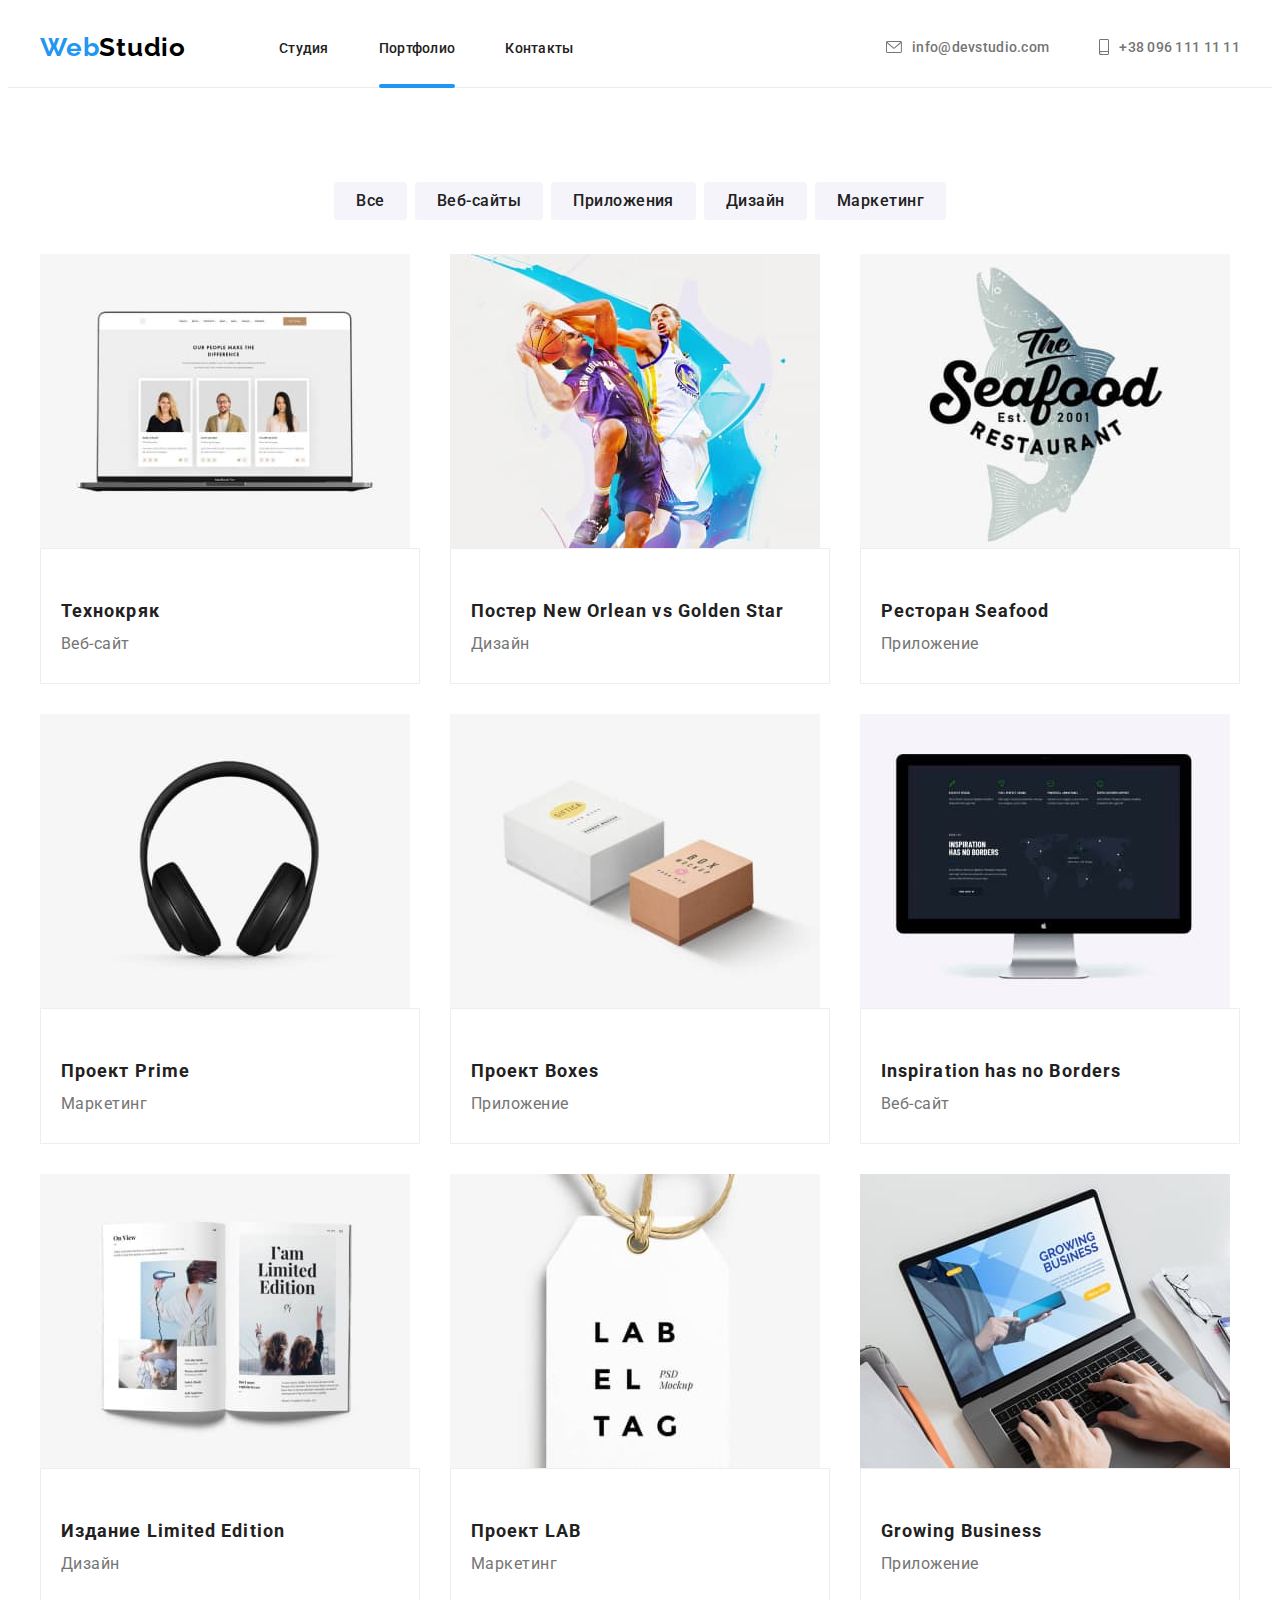
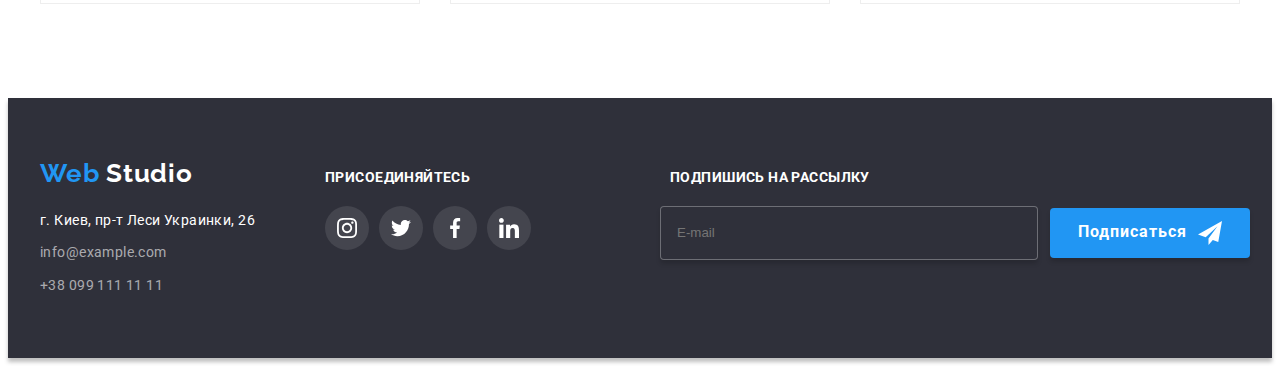
==== portfolio.html @ b0c91254 "ДЗ-8" ====
<!DOCTYPE html>
<html lang="ru">
  <head>
    <meta charset="UTF-8" />
    <meta http-equiv="X-UA-Compatible" content="IE=edge" />
    <meta name="viewport" content="width=device-width, initial-scale=1.0" />
    <title>Портфолио</title>
    <link rel="preconnect" href="https://fonts.gstatic.com" />
    <link
      href="https://fonts.googleapis.com/css2?family=Raleway:wght@700&family=Roboto:wght@400;500;700;900&display=swap"
      rel="stylesheet"
    />
    <link
      rel="stylesheet"
      href="https://cdnjs.cloudflare.com/ajax/libs/modern-normalize/1.0.0/modern-normalize.css"
      integrity="sha512-Zx6MlUMKSVJoQ+83OwhdILe8cSEsCzfqThJd7J/VA2UrK6Ctj85p+xzqfyuNXE5B1k25uUdmJ2OzItbBy9GHAQ=="
      crossorigin="anonymous"
    />
    <link rel="stylesheet" href="./css/portfolio.min.css" />
    <link
      rel="stylesheet"
      href="https://cdnjs.cloudflare.com/ajax/libs/animate.css/4.1.1/animate.min.css"
    />
  </head>
  <body>
    <header class="header">
      <div class="container header__container">
        <a class="logo logo_theme_light"
          ><span class="logo__logo-web">Web</span>Studio</a
        >
        <nav class="navigation">
          <ul class="menu-list list">
            <li class="menu-list__item">
              <a class="menu-list__link link" href="./index.html">Студия</a>
            </li>
            <li class="menu-list__item">
              <a class="menu-list__link linner link" href="./portfolio.html"
                >Портфолио</a
              >
            </li>
            <li class="menu-list__item">
              <a class="menu-list__link link" href="">Контакты</a>
            </li>
          </ul>
        </nav>
        <ul class="contact-list list">
          <li class="contact-list__item">
            <a class="contact-list__link link" href="mailto:info@example.com">
              <svg class="contact-list__icon" width="16px" height="12px">
                <use href="./images/sprite-too.svg#icon-envelope"></use>
              </svg>
              info@devstudio.com
            </a>
          </li>
          <li class="contact-list__item">
            <a class="contact-list__link link" href="tel:+380961111111">
              <svg class="contact-list__icon" width="10px" height="16px">
                <use href="./images/sprite-too.svg#icon-smartphone"></use>
              </svg>
              +38 096 111 11 11
            </a>
          </li>
        </ul>
      </div>
    </header>

    <main>
      <!-- Buttons -->
      <section class="filters">
        <div class="container">
          <h1 class="visually-hidden">Portfolio</h1>
          <h2 class="visually-hidden">Кнопки</h2>

          <ul class="filters-list list">
            <li class="filters-list__item">
              <button class="filters-list__btn" type="button">Все</button>
            </li>
            <li class="filters-list__item">
              <button class="filters-list__btn" type="button">Веб-сайты</button>
            </li>
            <li class="filters-list__item">
              <button class="filters-list__btn" type="button">
                Приложения
              </button>
            </li>
            <li class="filters-list__item">
              <button class="filters-list__btn" type="button">Дизайн</button>
            </li>
            <li class="filters-list__item">
              <button class="filters-list__btn" type="button">Маркетинг</button>
            </li>
          </ul>

          <!-- Cards-->
          <ul class="list cards-list">
            <li class="list cards-list__item">
              <a class="link cards-list__link" href="">
                <div class="cards-list__tumb">
                  <img
                    src="./images/img-portfolio/img(1).jpg"
                    alt="Технокряк"
                    height="294"
                  />

                  <div class="cards-list__hover">
                    <p class="cards-list__text">
                      Технокряк это современная площадка распространения
                      коронавируса. Компании используют эту платформу для
                      цифрового шпионажа и атак на защищённые сервера
                      конкурентов.
                    </p>
                  </div>
                </div>

                <div class="cards-content">
                  <h3 class="cards-content__title">Технокряк</h3>
                  <p class="cards-content__text">Веб-сайт</p>
                </div>
              </a>
            </li>
            <li class="cards-list__item">
              <a class="link cards-list__link" href="">
                <div class="cards-list__tumb">
                  <img
                    src="./images/img-portfolio/img(2).jpg"
                    alt="Постер"
                    height="294"
                  />
                  <div class="cards-list__hover">
                    <p class="cards-list__text">
                      Технокряк это современная площадка распространения
                      коронавируса. Компании используют эту платформу для
                      цифрового шпионажа и атак на защищённые сервера
                      конкурентов.
                    </p>
                  </div>
                </div>
                <div class="cards-content">
                  <h3 class="cards-content__title">
                    Постер New Orlean vs Golden Star
                  </h3>
                  <p class="cards-content__text">Дизайн</p>
                </div>
              </a>
            </li>
            <li class="cards-list__item">
              <a class="link cards-list__link" href="">
                <div class="cards-list__tumb">
                  <img
                    src="./images/img-portfolio/img(3).jpg"
                    alt="Ресторан"
                    height="294"
                  />
                  <div class="cards-list__hover">
                    <p class="cards-list__text">
                      Технокряк это современная площадка распространения
                      коронавируса. Компании используют эту платформу для
                      цифрового шпионажа и атак на защищённые сервера
                      конкурентов.
                    </p>
                  </div>
                </div>
                <div class="cards-content">
                  <h3 class="cards-content__title">Ресторан Seafood</h3>
                  <p class="cards-content__text">Приложение</p>
                </div>
              </a>
            </li>
            <li class="cards-list__item">
              <a class="link cards-list__link" href="">
                <div class="cards-list__tumb">
                  <img
                    src="./images/img-portfolio/img(4).jpg"
                    alt="Проект Prime"
                    height="294"
                  />
                  <div class="cards-list__hover">
                    <p class="cards-list__text">
                      Технокряк это современная площадка распространения
                      коронавируса. Компании используют эту платформу для
                      цифрового шпионажа и атак на защищённые сервера
                      конкурентов.
                    </p>
                  </div>
                </div>
                <div class="cards-content">
                  <h3 class="cards-content__title">Проект Prime</h3>
                  <p class="cards-content__text">Маркетинг</p>
                </div>
              </a>
            </li>
            <li class="cards-list__item">
              <a class="link cards-list__link" href="">
                <div class="cards-list__tumb">
                  <img
                    src="./images/img-portfolio/img(5).jpg"
                    alt="Проект Boxes"
                    height="294"
                  />
                  <div class="cards-list__hover">
                    <p class="cards-list__text">
                      Технокряк это современная площадка распространения
                      коронавируса. Компании используют эту платформу для
                      цифрового шпионажа и атак на защищённые сервера
                      конкурентов.
                    </p>
                  </div>
                </div>
                <div class="cards-content">
                  <h3 class="cards-content__title">Проект Boxes</h3>
                  <p class="cards-content__text">Приложение</p>
                </div>
              </a>
            </li>
            <li class="cards-list__item">
              <a class="link cards-list__link" href="">
                <div class="cards-list__tumb">
                  <img
                    src="./images/img-portfolio/img(6).jpg"
                    alt="Монитор"
                    height="294"
                  />
                  <div class="cards-list__hover">
                    <p class="cards-list__text">
                      Технокряк это современная площадка распространения
                      коронавируса. Компании используют эту платформу для
                      цифрового шпионажа и атак на защищённые сервера
                      конкурентов.
                    </p>
                  </div>
                </div>
                <div class="cards-content">
                  <h3 class="cards-content__title">
                    Inspiration has no Borders
                  </h3>
                  <p class="cards-content__text">Веб-сайт</p>
                </div>
              </a>
            </li>
            <li class="cards-list__item">
              <a class="link cards-list__link" href="">
                <div class="cards-list__tumb">
                  <img
                    src="./images/img-portfolio/img(7).jpg"
                    alt="Издание Limited
              Edition"
                    height="294"
                  />
                  <div class="cards-list__hover">
                    <p class="cards-list__text">
                      Технокряк это современная площадка распространения
                      коронавируса. Компании используют эту платформу для
                      цифрового шпионажа и атак на защищённые сервера
                      конкурентов.
                    </p>
                  </div>
                </div>
                <div class="cards-content">
                  <h3 class="cards-content__title">Издание Limited Edition</h3>
                  <p class="cards-content__text">Дизайн</p>
                </div>
              </a>
            </li>
            <li class="cards-list__item">
              <a class="link cards-list__link" href="">
                <div class="cards-list__tumb">
                  <img
                    src="./images/img-portfolio/img(8).jpg"
                    alt="Проект LAB"
                    height="294"
                  />
                  <div class="cards-list__hover">
                    <p class="cards-list__text">
                      Технокряк это современная площадка распространения
                      коронавируса. Компании используют эту платформу для
                      цифрового шпионажа и атак на защищённые сервера
                      конкурентов.
                    </p>
                  </div>
                </div>
                <div class="cards-content">
                  <h3 class="cards-content__title">Проект LAB</h3>
                  <p class="cards-content__text">Маркетинг</p>
                </div>
              </a>
            </li>
            <li class="cards-list__item">
              <a class="link cards-list__link" href="">
                <div class="cards-list__tumb">
                  <img
                    src="./images/img-portfolio/img(9).jpg"
                    alt="Печатает на ноуте"
                    height="294"
                  />

                  <div class="cards-list__hover">
                    <p class="cards-list__text">
                      Технокряк это современная площадка распространения
                      коронавируса. Компании используют эту платформу для
                      цифрового шпионажа и атак на защищённые сервера
                      конкурентов.
                    </p>
                  </div>
                </div>
                <div class="cards-content">
                  <h3 class="cards-content__title">Growing Business</h3>
                  <p class="cards-content__text">Приложение</p>
                </div>
              </a>
            </li>
          </ul>
        </div>
      </section>
    </main>

    <footer class="footer">
      <div class="container main-footer-box">
        <div class="footer-box">
          <address class="">
            <a class="logo logo_theme_dark">
              <span class="logo__logo-web">Web</span>
              Studio
            </a>
            <div class="address-item">
              <p class="address-item__city">г. Киев, пр-т Леси Украинки, 26</p>
              <ul class="contact-list-dark list">
                <li class="contact-list-dark__info">
                  <a
                    class="contact-list-dark__mail-tel link"
                    href="mailto:info@example.com"
                    >info@example.com</a
                  >
                </li>
                <li>
                  <a
                    class="contact-list-dark__mail-tel link"
                    href="tel:+380991111111"
                    >+38 099 111 11 11</a
                  >
                </li>
              </ul>
            </div>
          </address>
        </div>
        <div class="footer-box-social">
          <p class="footer-box-social__title">Присоединяйтесь</p>
          <ul class="social-list_theme-dark list">
            <li class="social-list__item">
              <a href="" class="social-dark__link link">
                <svg class="social-list__icon">
                  <use href="./images/sprite.svg#icon-instagram"></use>
                </svg>
              </a>
            </li>
            <li class="social-list__item">
              <a href="" class="social-dark__link link">
                <svg class="social-list__icon">
                  <use href="./images/sprite.svg#icon-twitter"></use>
                </svg>
              </a>
            </li>
            <li class="social-list__item">
              <a href="" class="social-dark__link link">
                <svg class="social-list__icon">
                  <use href="./images/sprite.svg#icon-facebook"></use>
                </svg>
              </a>
            </li>
            <li class="social-list__item">
              <a href="" class="social-dark__link link">
                <svg class="social-list__icon">
                  <use href="./images/sprite.svg#icon-linkedin"></use>
                </svg>
              </a>
            </li>
          </ul>
        </div>
        <div class="footer-form__container">
          <form name="footer-form" class="footer-form__email">
            <b class="footer-form__text">Подпишись на рассылку</b>
            <span class="footer-form__input">
              <label>
                <input
                  type="email"
                  name="email"
                  placeholder="E-mail"
                  class="footer-form__email-input"
                />
              </label>
              <button type="submit" class="footer-form__button">
                <span class="footer-button__text">Подписаться</span>
                <svg class="footer-button__icon">
                  <use href="./images/sprite-f.svg#icon-icon-send"></use>
                </svg>
              </button>
            </span>
          </form>
        </div>
      </div>
    </footer>
  </body>
</html>
---- css/portfolio.min.css ----
:root{--main-font: Roboto, sans-serif;--secondari-font: Raleway, sans-serif;--accent-color: #2196f3;--accent-text-color: #212121;--accent-too-color: #757575;--color-white: #ffffff;--background-footer: #2f303a;--card-set-gap: 30px;--functcii--transition: 250ms cubic-bezier(0.4, 0, 0.2, 1)}.visually-hidden{position:absolute;width:1px;height:1px;margin:-1px;border:0;padding:0;white-space:nowrap;clip-path:inset(100%);clip:rect(0 0 0 0);overflow:hidden}body{font-family:var(--main-font)}.link{text-decoration:none}.list{list-style:none}.address{font-style:normal}button{font-family:inherit}h1,h2,h3,h4,h5,h6,p{margin:0}ul,ol{margin:0;padding:0}img{display:block;max-width:100%}.container{margin-left:auto;margin-right:auto;width:1200px;padding-left:15px;padding-right:15px}.main-footer-box{display:flex;align-items:baseline}.logo{font-size:26px;line-height:1.19;letter-spacing:.03em;font-family:var(--secondari-font);font-weight:700;font-style:normal}.logo_theme_light{color:#000000;margin-right:93px}.logo_theme_dark{color:var(--color-white);display:block;margin-bottom:20px}.logo__logo-web{color:var(--accent-color)}.header__container{display:flex;align-items:center}.components-title{font-size:36px;line-height:1.16;letter-spacing:.03em;font-weight:700;text-align:center;color:var(--accent-text-color);margin-bottom:50px}.address-item__city{font-size:14px;line-height:1.71;letter-spacing:.03em;color:var(--color-white);margin-bottom:9px}.contact-list-dark__info:not(:last-child){margin-bottom:9px}.contact-list-dark__mail-tel{font-size:14px;line-height:1.71;letter-spacing:.03em;color:rgba(255,255,255,0.6);background:var(--background-footer)}.address-item{font-style:normal}.address-item:not(:last-child){margin-bottom:9px}.social-list__icon{width:20px;height:20px;fill:currentColor;transition:--functcii--transition}.social-list__link:hover .social-list__icon,.social-list__link:focus .social-list__icon{color:var(--color-white)}.social-list{display:flex;align-items:center;justify-content:space-between}.social-list_theme-dark{display:flex;align-items:center;justify-content:space-between;margin-top:20px;width:206px;height:44px}.social-list__link{display:flex;align-items:center;justify-content:center;width:44px;height:44px;border-radius:50%;color:#afb1b8;transition:--functcii--transition}.social-list__link:hover,.social-list__link:focus{background-color:var(--accent-color);color:var(--accent-color)}.social-dark__link{display:flex;align-items:center;justify-content:center;width:44px;height:44px;border-radius:50%;color:var(--color-white);background-color:rgba(255,255,255,0.1);transition:--functcii--transition}.social-dark__link:hover,.social-dark__link:focus{background-color:var(--accent-color);color:var(--color-white)}.footer-form__container{display:flex;flex-direction:column;width:570px;margin-left:auto}.footer-form__button{display:flex;align-items:center;justify-content:space-between;min-width:200px;height:50px;margin-left:12px;padding:10px 28px;background:var(--accent-color);box-shadow:0px 4px 4px rgba(0,0,0,0.15);border-radius:4px;cursor:pointer;border:0}.footer-button__text{font-size:16px;line-height:1.88;letter-spacing:.06em;font-weight:700;display:flex;align-items:center;text-align:center;color:var(--color-white)}.footer-form__input{display:flex;align-items:center;justify-content:center}.footer-form__text{font-size:14px;line-height:1.14;letter-spacing:.03em;display:block;text-transform:uppercase;color:var(--color-white);margin-bottom:20px}.footer-form__email-input{height:50px;min-width:358px;padding-left:16px;border:1px solid rgba(255,255,255,0.3);box-shadow:0px 4px 4px rgba(0,0,0,0.15);border-radius:4px;background:var(--background-footer);color:var(--color-white)}.footer-form__email-input:focus{border-color:var(--accent-color);outline:none}.footer-button__icon{width:24px;height:24px}.header{display:flex;align-items:center;justify-content:space-between;padding-top:24px;padding-bottom:24px;border-bottom:1px solid #ececec}.contact-list{display:flex;margin-left:auto;align-items:center}.contact-list__link{display:flex;align-items:center;justify-content:center;font-size:14px;line-height:1.1;letter-spacing:.02em;font-weight:500;color:var(--accent-too-color);transition:var(--functcii--transition)}.contact-list__link:hover,.contact-list__link:focus{color:var(--accent-color);transition:var(--functcii--transition)}.contact-list__item{display:block}.contact-list__item:not(:last-child){margin-right:50px}.contact-list__icon{justify-content:center;align-items:center;margin-right:10px;fill:currentColor}.menu-list{display:flex;align-items:center;justify-content:center;margin-left:auto}.menu-list__link{font-size:14px;line-height:1.14;letter-spacing:.02em;font-weight:500;color:var(--accent-text-color);position:relative;transition:var(--functcii--transition)}.menu-list__link:hover,.menu-list__link:focus{background-color:var(--color-white);color:var(--accent-color);transition:var(--functcii--transition)}.menu-list__item:not(:last-child){margin-right:50px}.linner::after{content:"";position:absolute;left:0;bottom:0;display:block;width:100%;height:4px;background-color:var(--accent-color);margin-bottom:-32px;border-radius:2px}.filters-list__btn{font-size:16px;line-height:1.62;letter-spacing:.03em;padding:6px 22px;display:inline-block;min-width:73px;font-weight:500;text-align:center;color:var(--accent-text-color);background-color:#f5f4fa;cursor:pointer;border:0px;border-radius:4px;transition:var(--functcii--transition)}.filters-list__btn:hover,.filters-list__btn:focus{background-color:var(--accent-color);color:var(--color-white);box-shadow:0px 3px 1px rgba(0,0,0,0.1),0px 1px 2px rgba(0,0,0,0.08),0px 2px 2px rgba(0,0,0,0.12);transition:color 250ms cubic-bezier(0.4, 0, 0.2, 1),background-color 250ms cubic-bezier(0.4, 0, 0.2, 1),box-shadow 250ms cubic-bezier(0.4, 0, 0.2, 1)}.filters-list{display:flex;align-items:center;justify-content:center;margin-bottom:34px}.filters-list__item{cursor:pointer;background:#f5f4fa;border-radius:4px}.filters-list__item:not(:last-child){margin-right:8px}.cards-list{padding:0;margin:0;list-style:none;display:flex;flex-wrap:wrap;margin-left:calc(-1 * var(--card-set-gap));margin-top:calc(-1 * var(--card-set-gap));overflow:hidden}.cards-list__item{transition:transform 250ms cubic-bezier(0.4, 0, 0.2, 1),background-color 250ms cubic-bezier(0.4, 0, 0.2, 1),box-shadow 500ms cubic-bezier(0.4, 0, 0.2, 1)}.cards-list__item:hover,.cards-list__item:focus{box-shadow:0px 1px 1px rgba(0,0,0,0.12),0px 4px 4px rgba(0,0,0,0.06),1px 4px 6px rgba(0,0,0,0.16)}.cards-list>.cards-list__item{flex-basis:calc(100% / 3 - var(--card-set-gap));margin-left:var(--card-set-gap);margin-top:var(--card-set-gap)}.cards-list__link{transition:transform 250ms cubic-bezier(0.4, 0, 0.2, 1),background-color 250ms cubic-bezier(0.4, 0, 0.2, 1),box-shadow 250ms cubic-bezier(0.4, 0, 0.2, 1)}.cards-list__link:hover,.cards-list__link:focus{transition:transform 250ms cubic-bezier(0.4, 0, 0.2, 1),background-color 250ms cubic-bezier(0.4, 0, 0.2, 1),box-shadow 250ms cubic-bezier(0.4, 0, 0.2, 1)}.cards-list__hover{position:absolute;top:0;left:0;height:100%;padding:63px 24px;background:rgba(33,150,243,0.9);transform:translateY(100%);transition:transform 250ms cubic-bezier(0.4, 0, 0.2, 1)}.cards-list__link:hover .cards-list__hover,.cards-list__link:focus .cards-list__hover{transform:translateY(0%);box-shadow:0px 1px 1px rgba(0,0,0,0.12),0px 4px 4px rgba(0,0,0,0.06),1px 4px 6px rgba(0,0,0,0.16);transition:transform 250ms cubic-bezier(0.4, 0, 0.2, 1),background-color 250ms cubic-bezier(0.4, 0, 0.2, 1),box-shadow 250ms cubic-bezier(0.4, 0, 0.2, 1)}.cards-list__tumb{position:relative;overflow:hidden}.cards-list__text{font-size:18px;line-height:1.5;letter-spacing:.03em;color:var(--color-white)}.filters{margin-bottom:94px;margin-top:94px}.cards-content__title{font-size:18px;line-height:2;letter-spacing:.06em;font-weight:700;color:var(--accent-text-color);margin-top:20px}.cards-content__text{font-size:16px;line-height:1.87;letter-spacing:.03em;color:var(--accent-too-color)}.cards-content{padding:24px 20px;border:1px solid #eeeeee;transition:transform 250ms cubic-bezier(0.4, 0, 0.2, 1),box-shadow 250ms cubic-bezier(0.4, 0, 0.2, 1)}.footer-box{display:flex;flex-direction:column}.footer-box-social{display:flex;flex-direction:column;width:206px;margin-left:70px}.footer{background:var(--background-footer);box-shadow:0px 4px 4px rgba(0,0,0,0.25);padding-top:60px;padding-bottom:60px}.footer-box-social__title{font-size:14px;line-height:1.14;letter-spacing:.03em;font-weight:700;text-transform:uppercase;color:var(--color-white)}
/*# sourceMappingURL=portfolio.min.css.map */
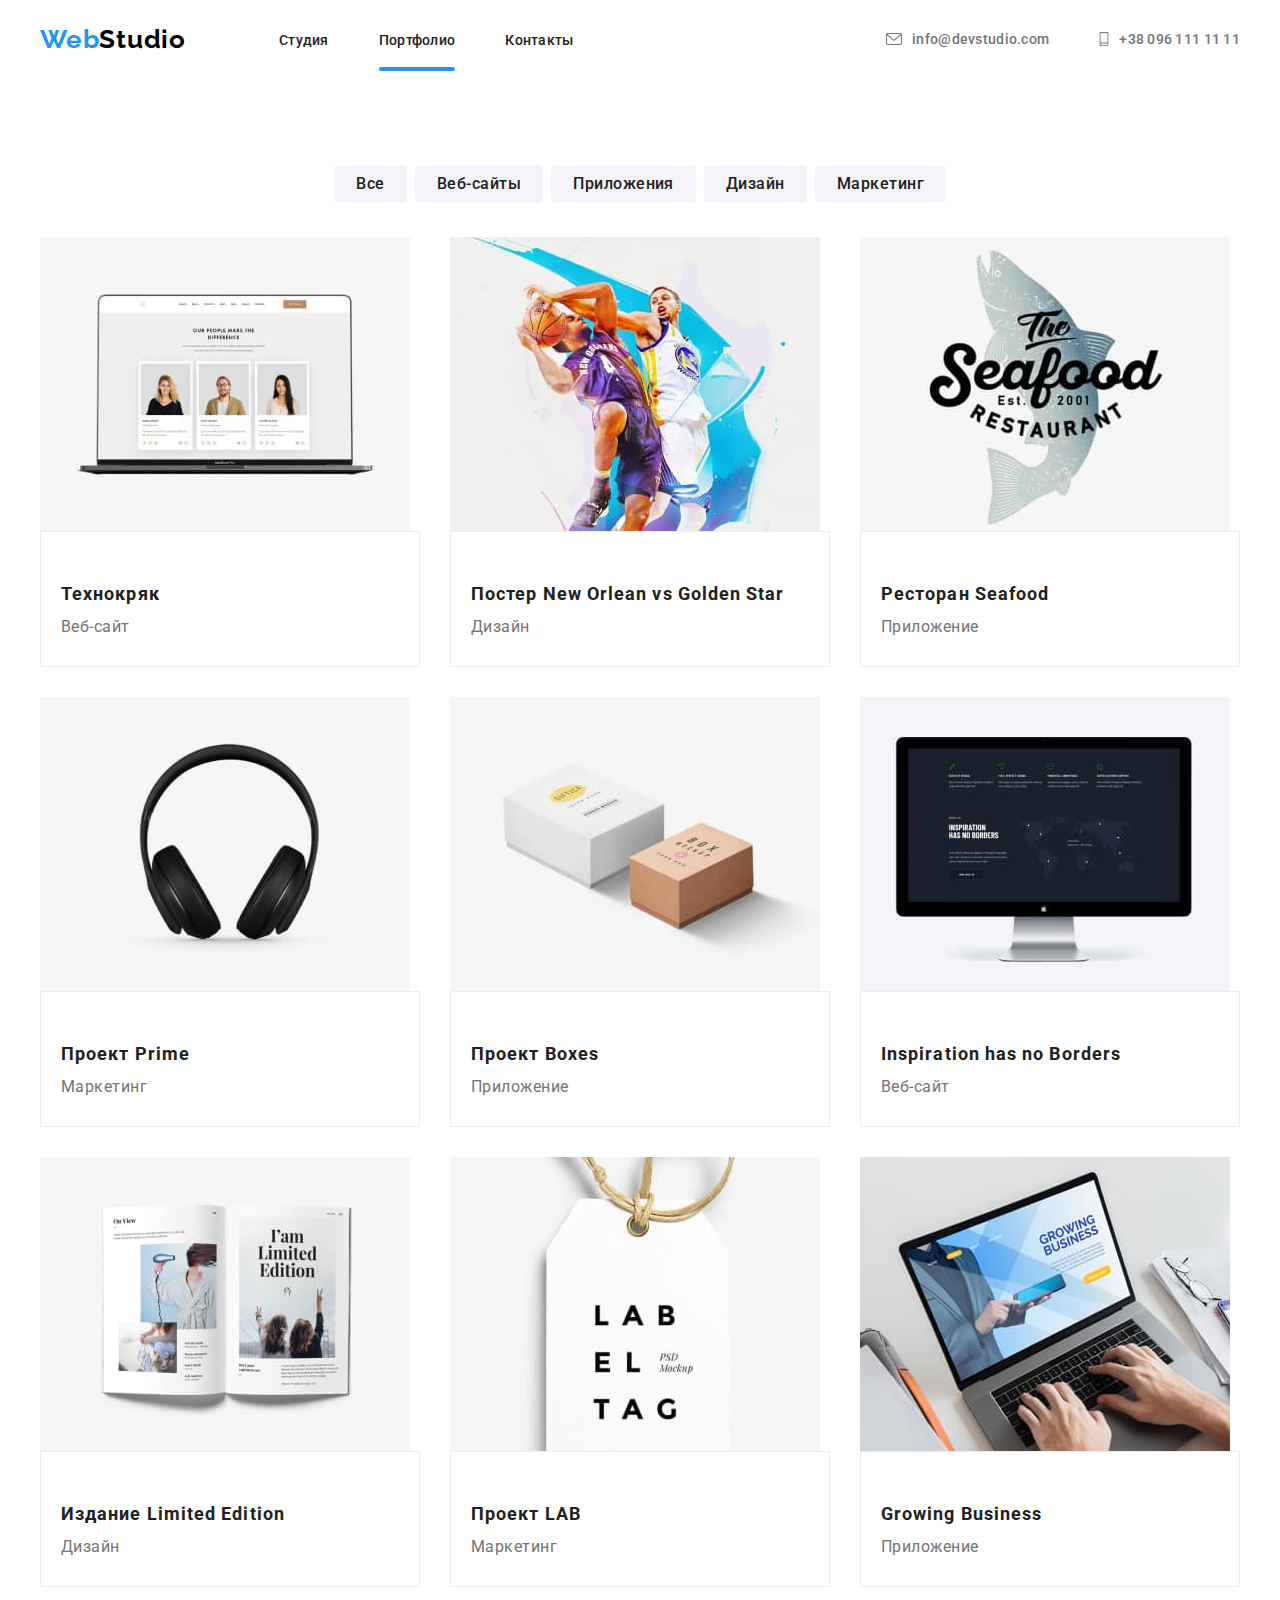
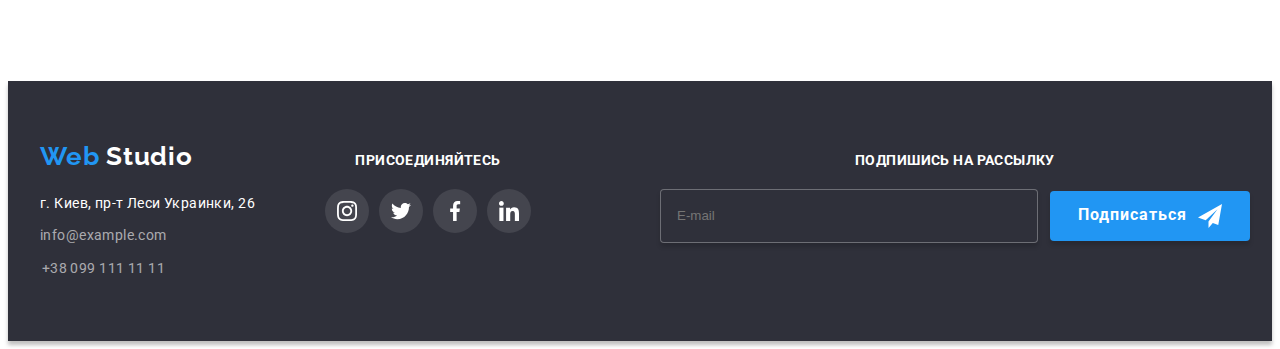
==== commit 89377c8d: "Завершение Футера" ====
--- a/portfolio.html
+++ b/portfolio.html
@@ -46,19 +46,75 @@
         <ul class="contact-list list">
           <li class="contact-list__item">
             <a class="contact-list__link link" href="mailto:info@example.com">
-              <svg class="contact-list__icon" width="16px" height="12px">
+              <svg class="contact-list__icon-mail" width="16px" height="12px">
                 <use href="./images/sprite-too.svg#icon-envelope"></use>
               </svg>
               info@devstudio.com
             </a>
           </li>
-          <li class="contact-list__item">
+          <li class="contact-list__item_tel">
             <a class="contact-list__link link" href="tel:+380961111111">
-              <svg class="contact-list__icon" width="10px" height="16px">
+              <svg class="contact-list__icon-tel" width="10px" height="16px">
                 <use href="./images/sprite-too.svg#icon-smartphone"></use>
               </svg>
               +38 096 111 11 11
             </a>
+          </li>
+        </ul>
+        <button type="button" class="burger-btn" data-menu-button>
+          <svg class="burger__icon">
+            <use href="./images/sprite-too.svg#icon-menu"></use>
+          </svg>
+        </button>
+      </div>
+      <div class="mobile-menu" data-menu>
+        <button type="button" class="mobile-menu__close" data-menu-close>
+          <svg class="mobile-menu__icon">
+            <use href="./images/sprite-x.svg#icon-close"></use>
+          </svg>
+        </button>
+        <ul class="mobile-menu__list list">
+          <li class="mobile-menu__item">
+            <a href="" class="mobile-menu__link link" href="./index.html"
+              >Студия</a
+            >
+          </li>
+          <li class="mobile-menu__item">
+            <a
+              href=""
+              class="mobile-menu__link linner link"
+              href="./portfolio.html"
+              >Портфолио</a
+            >
+          </li>
+          <li class="mobile-menu__item">
+            <a href="" class="mobile-menu__link link">Контакты</a>
+          </li>
+        </ul>
+        <ul class="list mobile-menu__contact-list">
+          <li class="mobile-menu__contact-item">
+            <a href="tel:+380961111111" class="mobile-menu__tel link"
+              >+38 096 111 11 11
+            </a>
+          </li>
+          <li class="mobile-menu__contact-item">
+            <a href="mailto:info@example.com" class="mobile-menu__email link"
+              >info@example.com"
+            </a>
+          </li>
+        </ul>
+        <ul class="list mobile-menu__social-list">
+          <li class="mobile-menu__social-item">
+            <a href="" class="mobile-menu__social-link link">Instagram</a>
+          </li>
+          <li class="mobile-menu__social-item">
+            <a href="" class="mobile-menu__social-link link">Twitter</a>
+          </li>
+          <li class="mobile-menu__social-item">
+            <a href="" class="mobile-menu__social-link link">Facebook</a>
+          </li>
+          <li class="mobile-menu__social-item">
+            <a href="" class="mobile-menu__social-link link">LinkedIn</a>
           </li>
         </ul>
       </div>
@@ -398,5 +454,6 @@
         </div>
       </div>
     </footer>
+    <script src="./js/modal.js"></script>
   </body>
 </html>
--- a/css/portfolio.min.css
+++ b/css/portfolio.min.css
@@ -1,2 +1,2 @@
-:root{--main-font: Roboto, sans-serif;--secondari-font: Raleway, sans-serif;--accent-color: #2196f3;--accent-text-color: #212121;--accent-too-color: #757575;--color-white: #ffffff;--background-footer: #2f303a;--card-set-gap: 30px;--functcii--transition: 250ms cubic-bezier(0.4, 0, 0.2, 1)}.visually-hidden{position:absolute;width:1px;height:1px;margin:-1px;border:0;padding:0;white-space:nowrap;clip-path:inset(100%);clip:rect(0 0 0 0);overflow:hidden}body{font-family:var(--main-font)}.link{text-decoration:none}.list{list-style:none}.address{font-style:normal}button{font-family:inherit}h1,h2,h3,h4,h5,h6,p{margin:0}ul,ol{margin:0;padding:0}img{display:block;max-width:100%}.container{margin-left:auto;margin-right:auto;width:1200px;padding-left:15px;padding-right:15px}.main-footer-box{display:flex;align-items:baseline}.logo{font-size:26px;line-height:1.19;letter-spacing:.03em;font-family:var(--secondari-font);font-weight:700;font-style:normal}.logo_theme_light{color:#000000;margin-right:93px}.logo_theme_dark{color:var(--color-white);display:block;margin-bottom:20px}.logo__logo-web{color:var(--accent-color)}.header__container{display:flex;align-items:center}.components-title{font-size:36px;line-height:1.16;letter-spacing:.03em;font-weight:700;text-align:center;color:var(--accent-text-color);margin-bottom:50px}.address-item__city{font-size:14px;line-height:1.71;letter-spacing:.03em;color:var(--color-white);margin-bottom:9px}.contact-list-dark__info:not(:last-child){margin-bottom:9px}.contact-list-dark__mail-tel{font-size:14px;line-height:1.71;letter-spacing:.03em;color:rgba(255,255,255,0.6);background:var(--background-footer)}.address-item{font-style:normal}.address-item:not(:last-child){margin-bottom:9px}.social-list__icon{width:20px;height:20px;fill:currentColor;transition:--functcii--transition}.social-list__link:hover .social-list__icon,.social-list__link:focus .social-list__icon{color:var(--color-white)}.social-list{display:flex;align-items:center;justify-content:space-between}.social-list_theme-dark{display:flex;align-items:center;justify-content:space-between;margin-top:20px;width:206px;height:44px}.social-list__link{display:flex;align-items:center;justify-content:center;width:44px;height:44px;border-radius:50%;color:#afb1b8;transition:--functcii--transition}.social-list__link:hover,.social-list__link:focus{background-color:var(--accent-color);color:var(--accent-color)}.social-dark__link{display:flex;align-items:center;justify-content:center;width:44px;height:44px;border-radius:50%;color:var(--color-white);background-color:rgba(255,255,255,0.1);transition:--functcii--transition}.social-dark__link:hover,.social-dark__link:focus{background-color:var(--accent-color);color:var(--color-white)}.footer-form__container{display:flex;flex-direction:column;width:570px;margin-left:auto}.footer-form__button{display:flex;align-items:center;justify-content:space-between;min-width:200px;height:50px;margin-left:12px;padding:10px 28px;background:var(--accent-color);box-shadow:0px 4px 4px rgba(0,0,0,0.15);border-radius:4px;cursor:pointer;border:0}.footer-button__text{font-size:16px;line-height:1.88;letter-spacing:.06em;font-weight:700;display:flex;align-items:center;text-align:center;color:var(--color-white)}.footer-form__input{display:flex;align-items:center;justify-content:center}.footer-form__text{font-size:14px;line-height:1.14;letter-spacing:.03em;display:block;text-transform:uppercase;color:var(--color-white);margin-bottom:20px}.footer-form__email-input{height:50px;min-width:358px;padding-left:16px;border:1px solid rgba(255,255,255,0.3);box-shadow:0px 4px 4px rgba(0,0,0,0.15);border-radius:4px;background:var(--background-footer);color:var(--color-white)}.footer-form__email-input:focus{border-color:var(--accent-color);outline:none}.footer-button__icon{width:24px;height:24px}.header{display:flex;align-items:center;justify-content:space-between;padding-top:24px;padding-bottom:24px;border-bottom:1px solid #ececec}.contact-list{display:flex;margin-left:auto;align-items:center}.contact-list__link{display:flex;align-items:center;justify-content:center;font-size:14px;line-height:1.1;letter-spacing:.02em;font-weight:500;color:var(--accent-too-color);transition:var(--functcii--transition)}.contact-list__link:hover,.contact-list__link:focus{color:var(--accent-color);transition:var(--functcii--transition)}.contact-list__item{display:block}.contact-list__item:not(:last-child){margin-right:50px}.contact-list__icon{justify-content:center;align-items:center;margin-right:10px;fill:currentColor}.menu-list{display:flex;align-items:center;justify-content:center;margin-left:auto}.menu-list__link{font-size:14px;line-height:1.14;letter-spacing:.02em;font-weight:500;color:var(--accent-text-color);position:relative;transition:var(--functcii--transition)}.menu-list__link:hover,.menu-list__link:focus{background-color:var(--color-white);color:var(--accent-color);transition:var(--functcii--transition)}.menu-list__item:not(:last-child){margin-right:50px}.linner::after{content:"";position:absolute;left:0;bottom:0;display:block;width:100%;height:4px;background-color:var(--accent-color);margin-bottom:-32px;border-radius:2px}.filters-list__btn{font-size:16px;line-height:1.62;letter-spacing:.03em;padding:6px 22px;display:inline-block;min-width:73px;font-weight:500;text-align:center;color:var(--accent-text-color);background-color:#f5f4fa;cursor:pointer;border:0px;border-radius:4px;transition:var(--functcii--transition)}.filters-list__btn:hover,.filters-list__btn:focus{background-color:var(--accent-color);color:var(--color-white);box-shadow:0px 3px 1px rgba(0,0,0,0.1),0px 1px 2px rgba(0,0,0,0.08),0px 2px 2px rgba(0,0,0,0.12);transition:color 250ms cubic-bezier(0.4, 0, 0.2, 1),background-color 250ms cubic-bezier(0.4, 0, 0.2, 1),box-shadow 250ms cubic-bezier(0.4, 0, 0.2, 1)}.filters-list{display:flex;align-items:center;justify-content:center;margin-bottom:34px}.filters-list__item{cursor:pointer;background:#f5f4fa;border-radius:4px}.filters-list__item:not(:last-child){margin-right:8px}.cards-list{padding:0;margin:0;list-style:none;display:flex;flex-wrap:wrap;margin-left:calc(-1 * var(--card-set-gap));margin-top:calc(-1 * var(--card-set-gap));overflow:hidden}.cards-list__item{transition:transform 250ms cubic-bezier(0.4, 0, 0.2, 1),background-color 250ms cubic-bezier(0.4, 0, 0.2, 1),box-shadow 500ms cubic-bezier(0.4, 0, 0.2, 1)}.cards-list__item:hover,.cards-list__item:focus{box-shadow:0px 1px 1px rgba(0,0,0,0.12),0px 4px 4px rgba(0,0,0,0.06),1px 4px 6px rgba(0,0,0,0.16)}.cards-list>.cards-list__item{flex-basis:calc(100% / 3 - var(--card-set-gap));margin-left:var(--card-set-gap);margin-top:var(--card-set-gap)}.cards-list__link{transition:transform 250ms cubic-bezier(0.4, 0, 0.2, 1),background-color 250ms cubic-bezier(0.4, 0, 0.2, 1),box-shadow 250ms cubic-bezier(0.4, 0, 0.2, 1)}.cards-list__link:hover,.cards-list__link:focus{transition:transform 250ms cubic-bezier(0.4, 0, 0.2, 1),background-color 250ms cubic-bezier(0.4, 0, 0.2, 1),box-shadow 250ms cubic-bezier(0.4, 0, 0.2, 1)}.cards-list__hover{position:absolute;top:0;left:0;height:100%;padding:63px 24px;background:rgba(33,150,243,0.9);transform:translateY(100%);transition:transform 250ms cubic-bezier(0.4, 0, 0.2, 1)}.cards-list__link:hover .cards-list__hover,.cards-list__link:focus .cards-list__hover{transform:translateY(0%);box-shadow:0px 1px 1px rgba(0,0,0,0.12),0px 4px 4px rgba(0,0,0,0.06),1px 4px 6px rgba(0,0,0,0.16);transition:transform 250ms cubic-bezier(0.4, 0, 0.2, 1),background-color 250ms cubic-bezier(0.4, 0, 0.2, 1),box-shadow 250ms cubic-bezier(0.4, 0, 0.2, 1)}.cards-list__tumb{position:relative;overflow:hidden}.cards-list__text{font-size:18px;line-height:1.5;letter-spacing:.03em;color:var(--color-white)}.filters{margin-bottom:94px;margin-top:94px}.cards-content__title{font-size:18px;line-height:2;letter-spacing:.06em;font-weight:700;color:var(--accent-text-color);margin-top:20px}.cards-content__text{font-size:16px;line-height:1.87;letter-spacing:.03em;color:var(--accent-too-color)}.cards-content{padding:24px 20px;border:1px solid #eeeeee;transition:transform 250ms cubic-bezier(0.4, 0, 0.2, 1),box-shadow 250ms cubic-bezier(0.4, 0, 0.2, 1)}.footer-box{display:flex;flex-direction:column}.footer-box-social{display:flex;flex-direction:column;width:206px;margin-left:70px}.footer{background:var(--background-footer);box-shadow:0px 4px 4px rgba(0,0,0,0.25);padding-top:60px;padding-bottom:60px}.footer-box-social__title{font-size:14px;line-height:1.14;letter-spacing:.03em;font-weight:700;text-transform:uppercase;color:var(--color-white)}
+:root{--main-font: Roboto, sans-serif;--secondari-font: Raleway, sans-serif;--accent-color: #2196f3;--accent-text-color: #212121;--accent-too-color: #757575;--color-white: #ffffff;--background-footer: #2f303a;--card-set-gap: 30px;--functcii--transition: 250ms cubic-bezier(0.4, 0, 0.2, 1)}.visually-hidden{position:absolute;width:1px;height:1px;margin:-1px;border:0;padding:0;white-space:nowrap;clip-path:inset(100%);clip:rect(0 0 0 0);overflow:hidden}body{font-family:var(--main-font)}.link{text-decoration:none}.list{list-style:none}.address{font-style:normal}button{font-family:inherit}h1,h2,h3,h4,h5,h6,p{margin:0}ul,ol{margin:0;padding:0}img{display:block;max-width:100%}.container{padding-left:15px;padding-right:15px}.header .container{display:flex;justify-content:space-between;align-items:center}@media screen and (min-width: 480px){.container{width:480px;margin:0 auto}}@media screen and (min-width: 768px){.container{width:768px}}@media screen and (min-width: 1200px){.container{width:1200px}}.logo{font-size:24px;line-height:1.16;letter-spacing:.03em;font-family:var(--secondari-font);font-weight:700;font-style:normal;display:block}.logo_theme_light{color:#000000;padding-top:16px;padding-bottom:16px}.logo_theme_dark{color:var(--color-white);display:block}.logo__logo-web{color:var(--accent-color)}.linner{color:var(--accent-color)}.address-item__city{font-size:14px;line-height:1.71;letter-spacing:.03em;color:var(--color-white);margin-bottom:9px}.contact-list-dark__info:not(:last-child){margin-bottom:9px}.contact-list-dark__mail-tel{font-size:14px;line-height:1.71;letter-spacing:.03em;color:rgba(255,255,255,0.6);background:var(--background-footer)}.address-item{font-style:normal}.address-item:not(:last-child){margin-bottom:9px}.social-list__icon{width:20px;height:20px;fill:currentColor;transition:--functcii--transition}.social-list__link:hover .social-list__icon,.social-list__link:focus .social-list__icon{color:var(--color-white)}.social-list{display:flex;align-items:center;justify-content:space-between}.social-list_theme-dark{display:flex;align-items:center;justify-content:space-between;margin-top:20px;width:206px;height:44px}.social-list__link{display:flex;align-items:center;justify-content:center;width:44px;height:44px;border-radius:50%;color:#afb1b8;transition:--functcii--transition}.social-list__link:hover,.social-list__link:focus{background-color:var(--accent-color);color:var(--accent-color)}.social-dark__link{display:flex;align-items:center;justify-content:center;width:44px;height:44px;border-radius:50%;color:var(--color-white);background-color:rgba(255,255,255,0.1);transition:--functcii--transition}.social-dark__link:hover,.social-dark__link:focus{background-color:var(--accent-color);color:var(--color-white)}@media screen and (max-width: 767px){.header__container{display:flex;align-items:center;margin:0 auto}.contact-list{display:none}.menu-list{display:none}.burger-btn{background-color:transparent;border:none;padding:0;cursor:pointer;transition:250ms cubic-bezier(0.4, 0, 0.2, 1)}.burger-btn:hover{fill:var(--accent-color);outline:none}.mobile-menu__close{position:absolute;top:10px;right:15px;background-color:transparent;border:none;padding:0;cursor:pointer;transition:250ms cubic-bezier(0.4, 0, 0.2, 1)}.mobile-menu__close:hover{fill:var(--accent-color);outline:none}.mobile-menu__icon{width:11px;height:11px}.burger__icon{width:40px;height:40px}.mobile-menu{display:flex;flex-direction:column;justify-content:space-between;position:fixed;top:0;left:50%;width:100vw;max-width:480px;height:100vh;padding:48px 40px;background-color:var(--color-white);transform:translateY(-100%) translateX(-50%);transition:transform 250ms cubic-bezier(0.4, 0, 0.2, 1);opacity:0;visibility:hidden;pointer-events:none}.is-open{transform:translateY(0) translateX(-50%)}.mobile-menu.is-open{opacity:1;visibility:visible;pointer-events:auto;z-index:3}.mobile-menu__link{font-size:40px;line-height:1.17;letter-spacing:.02em;font-weight:500;color:var(--accent-text-color)}.mobile-menu__item:not(:last-child){margin-bottom:32px}.mobile-menu__tel{font-size:40px;line-height:1.17;letter-spacing:.02em;font-weight:500;color:#2196f3}.mobile-menu__email{font-size:24px;line-height:1.16;letter-spacing:.02em;font-weight:500;color:var(--accent-too-color)}.mobile-menu__social-link{font-size:18px;line-height:1.22;letter-spacing:.02em;font-weight:500;color:#2196f3}.mobile-menu__social-list{display:flex;align-items:center;justify-content:space-between;padding-bottom:48px}.mobile-menu__contact-item:not(:last-child){margin-bottom:32px}.mobile-menu__contact-list{margin-top:302px;margin-bottom:64px}.mobile-menu__social-item:not(:last-child){border-right:1px solid rgba(33,33,33,0.2);padding-right:10px}.linner{color:var(--accent-color)}}@media screen and (min-width: 768px){.burger-btn{display:none}.mobile-menu{display:none}.contact-list{align-items:center;justify-content:center}.contact-list__link{display:flex;align-items:center;justify-content:center;font-size:12px;line-height:1.16;letter-spacing:.02em;font-weight:500;color:var(--accent-too-color);transition:var(--functcii--transition)}.contact-list__link:hover,.contact-list__link:focus{color:var(--accent-color);transition:var(--functcii--transition)}.contact-list__item_tel{padding-right:15px;margin-top:10px}.contact-list__icon-mail{width:14px;height:10px;justify-content:center;align-items:center;margin-right:10px;fill:currentColor}.contact-list__icon-tel{width:10px;height:14px;justify-content:center;align-items:center;margin-right:10px;fill:currentColor}}@media screen and (min-width: 1200px){.contact-list__item_tel{padding:0;margin:0}.contact-list{display:flex;margin-left:auto;align-items:center}.contact-list__link{display:flex;align-items:center;justify-content:center;font-size:14px;line-height:1.1;letter-spacing:.02em;font-weight:500;color:var(--accent-too-color);transition:var(--functcii--transition)}.contact-list__link:hover,.contact-list__link:focus{color:var(--accent-color);transition:var(--functcii--transition)}.contact-list__item{display:block;margin-right:50px}.contact-list__icon-tel{width:10px;height:14px}.contact-list__icon-mail{width:16px;height:12px}}.menu-list{display:none}@media screen and (min-width: 768px){.menu-list{display:block}.menu-list{display:flex;align-items:center;justify-content:center;margin-left:auto}.menu-list__link{font-size:14px;line-height:1.14;letter-spacing:.02em;font-weight:500;color:var(--accent-text-color);position:relative;transition:var(--functcii--transition)}.menu-list__link:hover,.menu-list__link:focus{background-color:var(--color-white);color:var(--accent-color);transition:var(--functcii--transition)}.menu-list__item:not(:last-child){margin-right:50px}.linner::after{content:"";position:absolute;left:0;bottom:0;display:block;width:100%;height:4px;background-color:var(--accent-color);margin-bottom:-23px;border-radius:2px}}.filters-list__btn{font-size:16px;line-height:1.62;letter-spacing:.03em;padding:6px 22px;display:inline-block;min-width:73px;font-weight:500;text-align:center;color:var(--accent-text-color);background-color:#f5f4fa;cursor:pointer;border:0px;border-radius:4px;transition:var(--functcii--transition)}.filters-list__btn:hover,.filters-list__btn:focus{background-color:var(--accent-color);color:var(--color-white);box-shadow:0px 3px 1px rgba(0,0,0,0.1),0px 1px 2px rgba(0,0,0,0.08),0px 2px 2px rgba(0,0,0,0.12);transition:color 250ms cubic-bezier(0.4, 0, 0.2, 1),background-color 250ms cubic-bezier(0.4, 0, 0.2, 1),box-shadow 250ms cubic-bezier(0.4, 0, 0.2, 1)}.filters-list{display:flex;align-items:center;justify-content:center;margin-bottom:34px}.filters-list__item{cursor:pointer;background:#f5f4fa;border-radius:4px}.filters-list__item:not(:last-child){margin-right:8px}.cards-list{padding:0;margin:0;list-style:none;display:flex;flex-wrap:wrap;margin-left:calc(-1 * var(--card-set-gap));margin-top:calc(-1 * var(--card-set-gap));overflow:hidden}.cards-list__item{transition:transform 250ms cubic-bezier(0.4, 0, 0.2, 1),background-color 250ms cubic-bezier(0.4, 0, 0.2, 1),box-shadow 500ms cubic-bezier(0.4, 0, 0.2, 1)}.cards-list__item:hover,.cards-list__item:focus{box-shadow:0px 1px 1px rgba(0,0,0,0.12),0px 4px 4px rgba(0,0,0,0.06),1px 4px 6px rgba(0,0,0,0.16)}.cards-list>.cards-list__item{flex-basis:calc(100% / 3 - var(--card-set-gap));margin-left:var(--card-set-gap);margin-top:var(--card-set-gap)}.cards-list__link{transition:transform 250ms cubic-bezier(0.4, 0, 0.2, 1),background-color 250ms cubic-bezier(0.4, 0, 0.2, 1),box-shadow 250ms cubic-bezier(0.4, 0, 0.2, 1)}.cards-list__link:hover,.cards-list__link:focus{transition:transform 250ms cubic-bezier(0.4, 0, 0.2, 1),background-color 250ms cubic-bezier(0.4, 0, 0.2, 1),box-shadow 250ms cubic-bezier(0.4, 0, 0.2, 1)}.cards-list__hover{position:absolute;top:0;left:0;height:100%;padding:63px 24px;background:rgba(33,150,243,0.9);transform:translateY(100%);transition:transform 250ms cubic-bezier(0.4, 0, 0.2, 1)}.cards-list__link:hover .cards-list__hover,.cards-list__link:focus .cards-list__hover{transform:translateY(0%);box-shadow:0px 1px 1px rgba(0,0,0,0.12),0px 4px 4px rgba(0,0,0,0.06),1px 4px 6px rgba(0,0,0,0.16);transition:transform 250ms cubic-bezier(0.4, 0, 0.2, 1),background-color 250ms cubic-bezier(0.4, 0, 0.2, 1),box-shadow 250ms cubic-bezier(0.4, 0, 0.2, 1)}.cards-list__tumb{position:relative;overflow:hidden}.cards-list__text{font-size:18px;line-height:1.5;letter-spacing:.03em;color:var(--color-white)}.filters{margin-bottom:94px;margin-top:94px}.cards-content__title{font-size:18px;line-height:2;letter-spacing:.06em;font-weight:700;color:var(--accent-text-color);margin-top:20px}.cards-content__text{font-size:16px;line-height:1.87;letter-spacing:.03em;color:var(--accent-too-color)}.cards-content{padding:24px 20px;border:1px solid #eeeeee;transition:transform 250ms cubic-bezier(0.4, 0, 0.2, 1),box-shadow 250ms cubic-bezier(0.4, 0, 0.2, 1)}.footer{background:var(--background-footer);box-shadow:0px 4px 4px rgba(0,0,0,0.25);padding-top:60px;padding-bottom:60px}.footer-box{display:flex;flex-direction:column;align-items:center}.footer-box-social{justify-content:center;align-items:center;margin-top:60px}.footer-box-social__title{font-size:14px;line-height:1.14;letter-spacing:.03em;font-weight:700;text-align:center;text-transform:uppercase;color:var(--color-white);margin-bottom:20px}.footer-form__input{display:block;width:100%}.footer-form__container{display:flex;flex-direction:column;margin-left:0;margin-top:60px;align-items:center}.footer-form__text{font-size:14px;line-height:1.14;letter-spacing:.03em;display:block;text-align:center;text-transform:uppercase;color:var(--color-white);margin-bottom:20px}.footer-button__text{font-size:16px;line-height:1.88;letter-spacing:.06em;font-weight:700;display:flex;align-items:center;text-align:center;color:var(--color-white)}.footer-form__email-input{height:50px;min-width:358px;padding-left:16px;border:1px solid rgba(255,255,255,0.3);box-shadow:0px 4px 4px rgba(0,0,0,0.15);border-radius:4px;background:var(--background-footer);color:var(--color-white)}.footer-form__email-input:focus{border-color:var(--accent-color);outline:none}.footer-form__button{display:flex;align-items:center;justify-content:space-between;min-width:200px;height:50px;padding:10px 28px;background:var(--accent-color);box-shadow:0px 4px 4px rgba(0,0,0,0.15);border-radius:4px;cursor:pointer;border:0;margin:0 auto;margin-top:20px}.footer-button__icon{width:24px;height:24px}.social-list_theme-dark{display:flex;align-items:center;justify-content:space-between;margin-top:20px;width:206px;height:44px;margin:0 auto}.logo{font-size:26px;line-height:1.19;letter-spacing:.03em;font-family:var(--secondari-font);font-weight:700;font-style:normal}.logo_theme_dark{color:var(--color-white);margin:0 auto;text-align:center}.address-item{margin:0 auto;margin-top:20px}.contact-list-dark{display:flex;align-items:center;justify-content:center;flex-direction:column}.main-footer-box{flex-direction:column;justify-content:center;align-items:center}@media screen and (min-width: 768px){.main-footer-box{display:flex;flex-direction:row;flex-wrap:wrap;align-items:baseline}.footer-box-social{margin:0 auto;margin-top:5px;margin-left:165px}.footer-box{margin-left:60px}}@media screen and (min-width: 1200px){.main-footer-box{display:flex;align-items:baseline}.footer-box{display:flex;flex-direction:column;margin-left:0;align-items:flex-start}.footer-box-social{display:flex;flex-direction:column;width:206px;margin-left:70px}.footer-form__container{display:flex;flex-direction:column;width:570px;margin-top:12px;margin-bottom:12px;margin-left:auto}.footer-form__button{display:flex;align-items:center;justify-content:space-between;min-width:200px;height:50px;padding:10px 28px;background:var(--accent-color);box-shadow:0px 4px 4px rgba(0,0,0,0.15);border-radius:4px;cursor:pointer;border:0;margin:0 auto;margin-left:12px}.footer-form__input{display:flex;align-items:center;justify-content:center}.logo{font-size:26px;line-height:1.19;letter-spacing:.03em;font-family:var(--secondari-font);font-weight:700;font-style:normal}.logo_theme_light{color:#000000;margin-right:93px}.logo_theme_dark{color:var(--color-white);display:block;margin-bottom:20px;text-align:left}.address-item{display:flex;flex-direction:column;justify-content:center;align-items:flex-start}.social-dark__link:hover,.social-dark__link:focus{background-color:var(--accent-color);color:var(--color-white)}.social-list__link:hover .social-list__icon,.social-list__link:focus .social-list__icon{color:var(--color-white)}}
 /*# sourceMappingURL=portfolio.min.css.map */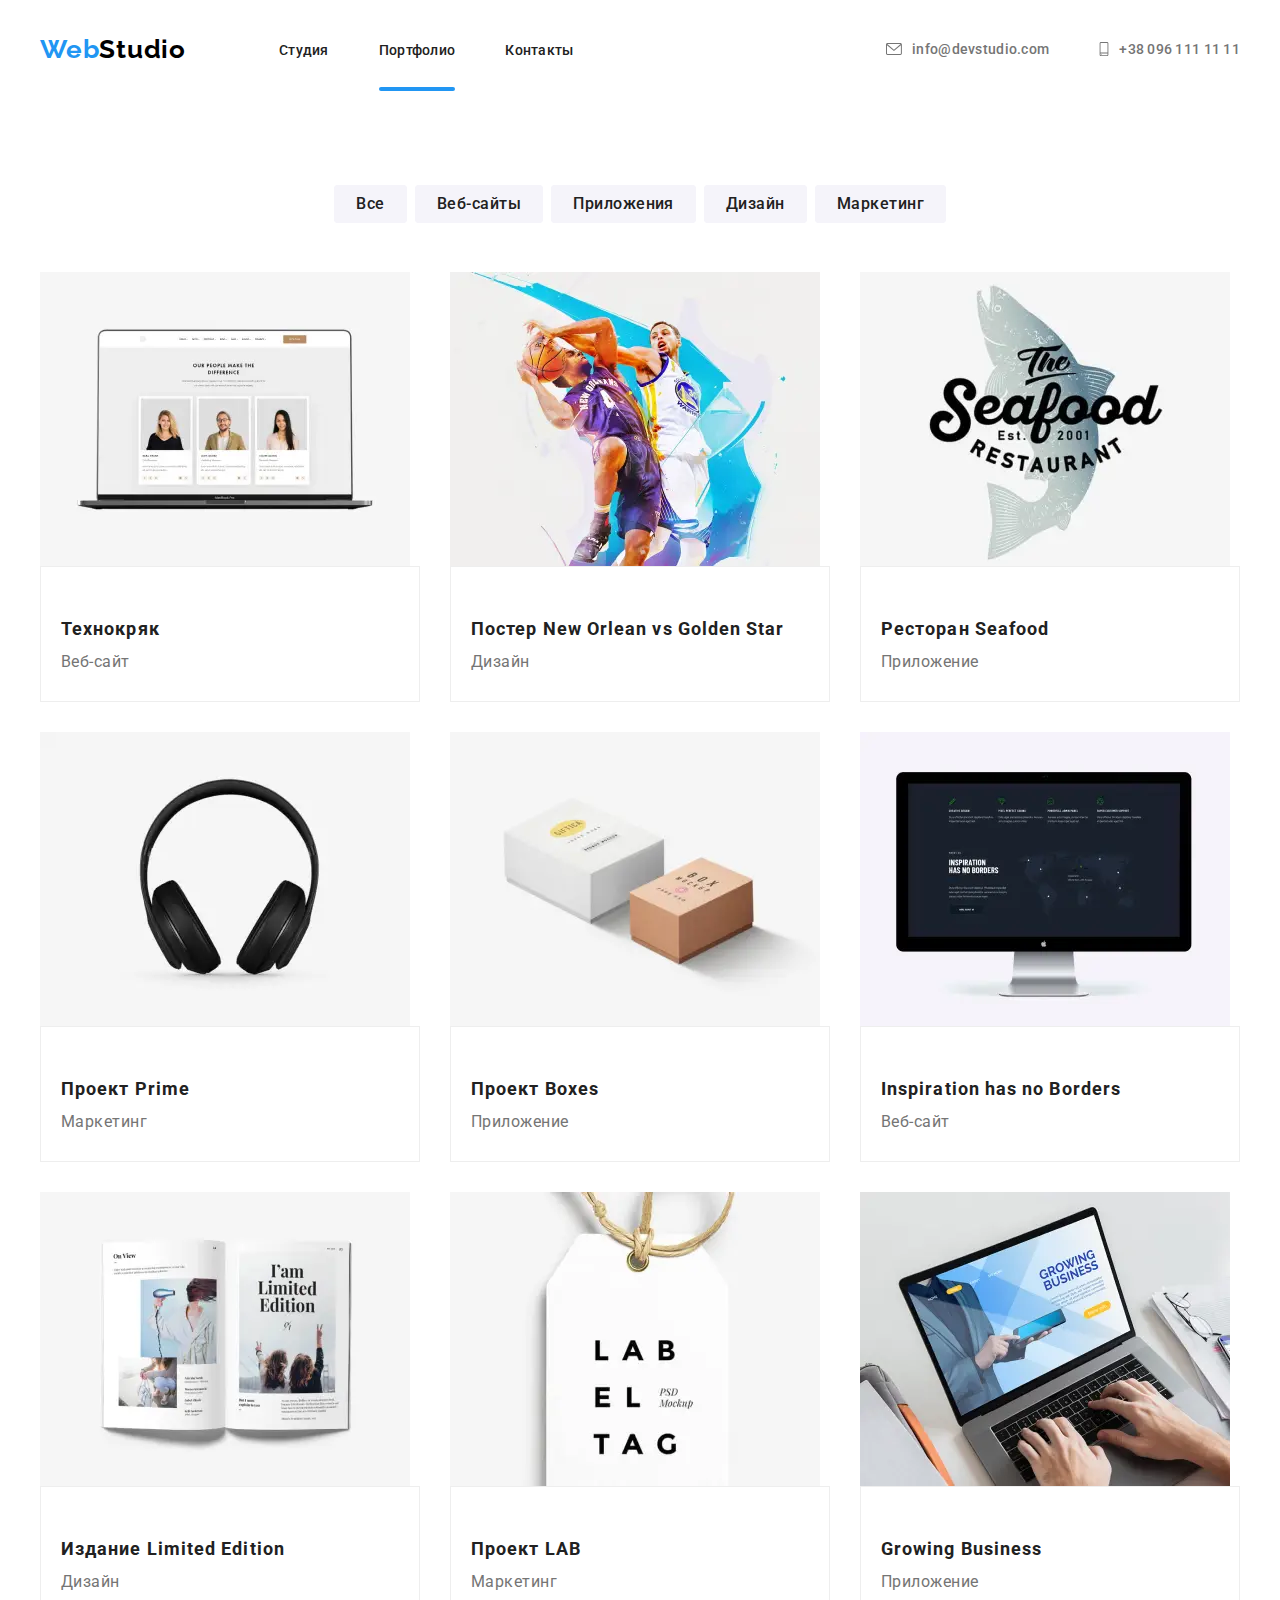
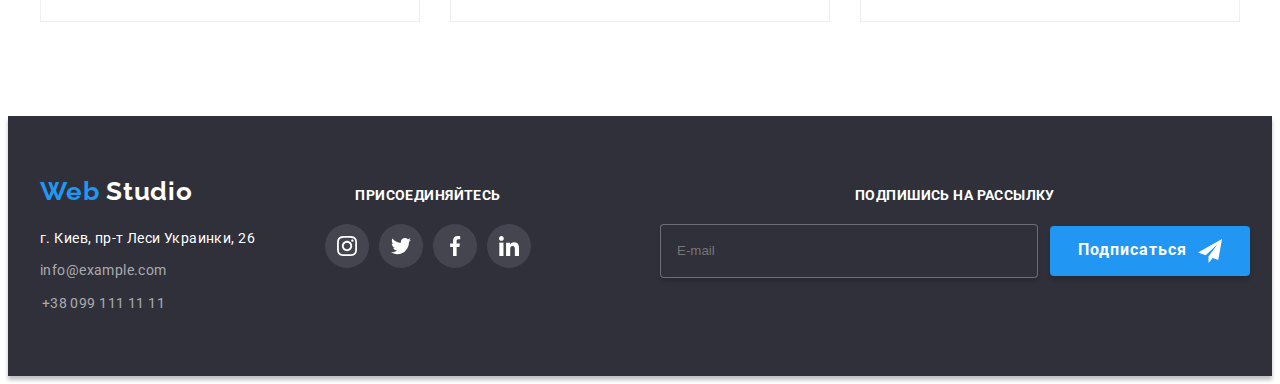
==== commit e1294fe1: "Завершение работы с портфолио" ====
--- a/portfolio.html
+++ b/portfolio.html
@@ -152,11 +152,57 @@
             <li class="list cards-list__item">
               <a class="link cards-list__link" href="">
                 <div class="cards-list__tumb">
-                  <img
-                    src="./images/img-portfolio/img(1).jpg"
-                    alt="Технокряк"
-                    height="294"
-                  />
+                  <picture>
+                    <source
+                      srcset="
+                        ./images/portfolio/desktop-texnocryk1x.webp  1x,
+                        ./images/portfolio/desktop-texnocryk@2x.webp 2x
+                      "
+                      type="image/webp"
+                      media="(min-width: 1200px)"
+                    />
+                    <source
+                      srcset="
+                        ./images/portfolio/desktop-texnocryk1x.jpg  1x,
+                        ./images/portfolio/desktop-texnocryk@2x.jpg 2x
+                      "
+                      media="(min-width: 1200px)"
+                    />
+                    <source
+                      srcset="
+                        ./images/portfolio/tablet-texnocryk1x.webp  1x,
+                        ./images/portfolio/tablet-texnocryk@2x.webp 2x
+                      "
+                      type="image/webp"
+                      media="(min-width: 768px)"
+                    />
+                    <source
+                      srcset="
+                        ./images/portfolio/tablet-texnocryk1x.jpg  1x,
+                        ./images/portfolio/tablet-texnocryk@2x.jpg 2x
+                      "
+                      media="(min-width: 768px)"
+                    />
+                    <source
+                      srcset="
+                        ./images/portfolio/mobile-texnocryk1x.webp  1x,
+                        ./images/portfolio/mobile-texnocryk@2x.webp 2x
+                      "
+                      type="image/webp"
+                      media="(max-width: 768px)"
+                    />
+                    <source
+                      srcset="
+                        ./images/portfolio/mobile-texnocryk1x.jpg  1x,
+                        ./images/portfolio/mobile-texnocryk@2x.jpg 2x
+                      "
+                      media="(max-width: 768px)"
+                    />
+                    <img
+                      src="./images/portfolio/mobile-texnocryk1x.jpg"
+                      alt="Технокряк"
+                    />
+                  </picture>
 
                   <div class="cards-list__hover">
                     <p class="cards-list__text">
@@ -177,11 +223,58 @@
             <li class="cards-list__item">
               <a class="link cards-list__link" href="">
                 <div class="cards-list__tumb">
-                  <img
-                    src="./images/img-portfolio/img(2).jpg"
-                    alt="Постер"
-                    height="294"
-                  />
+                  <picture>
+                    <source
+                      srcset="
+                        ./images/portfolio/desktop-2poster-new-orlean1x.webp  1x,
+                        ./images/portfolio/desktop-2poster-new-orlean@2x.webp 2x
+                      "
+                      type="image/webp"
+                      media="(min-width: 1200px)"
+                    />
+                    <source
+                      srcset="
+                        ./images/portfolio/desktop-poster-new-orlean1x.jpg  1x,
+                        ./images/portfolio/desktop-poster-new-orlean@2x.jpg 2x
+                      "
+                      media="(min-width: 1200px)"
+                    />
+                    <source
+                      srcset="
+                        ./images/portfolio/tablet-2poster-new-orlean1x.webp  1x,
+                        ./images/portfolio/tablet-2poster-new-orlean@2x.webp 2x
+                      "
+                      type="image/webp"
+                      media="(min-width: 768px)"
+                    />
+                    <source
+                      srcset="
+                        ./images/portfolio/tablet-poster-new-orlean1x.jpg  1x,
+                        ./images/portfolio/tablet-poster-new-orlean@2x.jpg 2x
+                      "
+                      media="(min-width: 768px)"
+                    />
+                    <source
+                      srcset="
+                        ./images/portfolio/mobile-2poster-new-orlean1x.webp  1x,
+                        ./images/portfolio/mobile-2poster-new-orlean@2x.webp 2x
+                      "
+                      type="image/webp"
+                      media="(max-width: 768px)"
+                    />
+                    <source
+                      srcset="
+                        ./images/portfolio/mobile-poster-new-orlean1x.jpg  1x,
+                        ./images/portfolio/mobile-poster-new-orlean@2x.jpg 2x
+                      "
+                      media="(max-width: 768px)"
+                    />
+                    <img
+                      src="./images/portfolio/mobile-poster-new-orlean1x.jpg"
+                      alt="Постер"
+                    />
+                  </picture>
+
                   <div class="cards-list__hover">
                     <p class="cards-list__text">
                       Технокряк это современная площадка распространения
@@ -202,11 +295,58 @@
             <li class="cards-list__item">
               <a class="link cards-list__link" href="">
                 <div class="cards-list__tumb">
-                  <img
-                    src="./images/img-portfolio/img(3).jpg"
-                    alt="Ресторан"
-                    height="294"
-                  />
+                  <picture>
+                    <source
+                      srcset="
+                        ./images/portfolio/desktop-3seafood1x.webp  1x,
+                        ./images/portfolio/desktop-3seafood@2x.webp 2x
+                      "
+                      type="image/webp"
+                      media="(min-width: 1200px)"
+                    />
+                    <source
+                      srcset="
+                        ./images/portfolio/desktop-seafood1x.jpg  1x,
+                        ./images/portfolio/desktop-seafood@2x.jpg 2x
+                      "
+                      media="(min-width: 1200px)"
+                    />
+                    <source
+                      srcset="
+                        ./images/portfolio/tablet-3seafood1x.webp  1x,
+                        ./images/portfolio/tablet-3seafood@2x.webp 2x
+                      "
+                      type="image/webp"
+                      media="(min-width: 768px)"
+                    />
+                    <source
+                      srcset="
+                        ./images/portfolio/tablet-seafood1x.jpg  1x,
+                        ./images/portfolio/tablet-seafood@2x.jpg 2x
+                      "
+                      media="(min-width: 768px)"
+                    />
+                    <source
+                      srcset="
+                        ./images/portfolio/mobile-3seafood1x.webp  1x,
+                        ./images/portfolio/mobile-3seafood@2x.webp 2x
+                      "
+                      type="image/webp"
+                      media="(max-width: 768px)"
+                    />
+                    <source
+                      srcset="
+                        ./images/portfolio/mobile-seafood1x.jpg  1x,
+                        ./images/portfolio/mobile-seafood@2x.jpg 2x
+                      "
+                      media="(max-width: 768px)"
+                    />
+                    <img
+                      src="./images/portfolio/mobile-seafood1x.jpg"
+                      alt="Ресторан"
+                    />
+                  </picture>
+
                   <div class="cards-list__hover">
                     <p class="cards-list__text">
                       Технокряк это современная площадка распространения
@@ -225,11 +365,58 @@
             <li class="cards-list__item">
               <a class="link cards-list__link" href="">
                 <div class="cards-list__tumb">
-                  <img
-                    src="./images/img-portfolio/img(4).jpg"
-                    alt="Проект Prime"
-                    height="294"
-                  />
+                  <picture>
+                    <source
+                      srcset="
+                        ./images/portfolio/desktop-project4-prime1x.webp  1x,
+                        ./images/portfolio/desktop-project4-prime@2x.webp 2x
+                      "
+                      type="image/webp"
+                      media="(min-width: 1200px)"
+                    />
+                    <source
+                      srcset="
+                        ./images/portfolio/desktop-project-prime1x.jpg  1x,
+                        ./images/portfolio/desktop-project-prime@2x.jpg 2x
+                      "
+                      media="(min-width: 1200px)"
+                    />
+                    <source
+                      srcset="
+                        ./images/portfolio/tablet-project4-prime1x.webp  1x,
+                        ./images/portfolio/tablet-project4-prime@2x.webp 2x
+                      "
+                      type="image/webp"
+                      media="(min-width: 768px)"
+                    />
+                    <source
+                      srcset="
+                        ./images/portfolio/tablet-project-prime1x.jpg  1x,
+                        ./images/portfolio/tablet-project-prime@2x.jpg 2x
+                      "
+                      media="(min-width: 768px)"
+                    />
+                    <source
+                      srcset="
+                        ./images/portfolio/mobile-project4-prime1x.webp  1x,
+                        ./images/portfolio/mobile-project4-prime@2x.webp 2x
+                      "
+                      type="image/webp"
+                      media="(max-width: 768px)"
+                    />
+                    <source
+                      srcset="
+                        ./images/portfolio/mobile-project-prime1x.jpg  1x,
+                        ./images/portfolio/mobile-project-prime@2x.jpg 2x
+                      "
+                      media="(max-width: 768px)"
+                    />
+                    <img
+                      src="./images/portfolio/mobile-project-prime1x.jpg"
+                      alt="Проект Prime"
+                    />
+                  </picture>
+
                   <div class="cards-list__hover">
                     <p class="cards-list__text">
                       Технокряк это современная площадка распространения
@@ -248,11 +435,58 @@
             <li class="cards-list__item">
               <a class="link cards-list__link" href="">
                 <div class="cards-list__tumb">
-                  <img
-                    src="./images/img-portfolio/img(5).jpg"
-                    alt="Проект Boxes"
-                    height="294"
-                  />
+                  <picture>
+                    <source
+                      srcset="
+                        ./images/portfolio/desktop-project5-boxes1x.webp  1x,
+                        ./images/portfolio/desktop-project5-boxes@2x.webp 2x
+                      "
+                      type="image/webp"
+                      media="(min-width: 1200px)"
+                    />
+                    <source
+                      srcset="
+                        ./images/portfolio/desktop-project-boxes1x.jpg  1x,
+                        ./images/portfolio/desktop-project-boxes@2x.jpg 2x
+                      "
+                      media="(min-width: 1200px)"
+                    />
+                    <source
+                      srcset="
+                        ./images/portfolio/tablet-project5-boxes1x.webp  1x,
+                        ./images/portfolio/tablet-project5-boxes@2x.webp 2x
+                      "
+                      type="image/webp"
+                      media="(min-width: 768px)"
+                    />
+                    <source
+                      srcset="
+                        ./images/portfolio/tablet-project-boxes1x.jpg  1x,
+                        ./images/portfolio/tablet-project-boxes@2x.jpg 2x
+                      "
+                      media="(min-width: 768px)"
+                    />
+                    <source
+                      srcset="
+                        ./images/portfolio/mobile-project5-boxes1x.webp  1x,
+                        ./images/portfolio/mobile-project5-boxes@2x.webp 2x
+                      "
+                      type="image/webp"
+                      media="(max-width: 768px)"
+                    />
+                    <source
+                      srcset="
+                        ./images/portfolio/mobile-project-boxes1x.jpg  1x,
+                        ./images/portfolio/mobile-project-boxes@2x.jpg 2x
+                      "
+                      media="(max-width: 768px)"
+                    />
+                    <img
+                      src="./images/portfolio/mobile-project-boxes1x.jpg"
+                      alt="Проект Boxes"
+                    />
+                  </picture>
+
                   <div class="cards-list__hover">
                     <p class="cards-list__text">
                       Технокряк это современная площадка распространения
@@ -271,11 +505,58 @@
             <li class="cards-list__item">
               <a class="link cards-list__link" href="">
                 <div class="cards-list__tumb">
-                  <img
-                    src="./images/img-portfolio/img(6).jpg"
-                    alt="Монитор"
-                    height="294"
-                  />
+                  <picture>
+                    <source
+                      srcset="
+                        ./images/portfolio/desktop-6inspiration1x.webp  1x,
+                        ./images/portfolio/desktop-6inspiration@2x.webp 2x
+                      "
+                      type="image/webp"
+                      media="(min-width: 1200px)"
+                    />
+                    <source
+                      srcset="
+                        ./images/portfolio/desktop-inspiration1x.jpg  1x,
+                        ./images/portfolio/desktop-inspiration@2x.jpg 2x
+                      "
+                      media="(min-width: 1200px)"
+                    />
+                    <source
+                      srcset="
+                        ./images/portfolio/tablet-6inspiration1x.webp  1x,
+                        ./images/portfolio/tablet-6inspiration@2x.webp 2x
+                      "
+                      type="image/webp"
+                      media="(min-width: 768px)"
+                    />
+                    <source
+                      srcset="
+                        ./images/portfolio/tablet-inspiration1x.jpg  1x,
+                        ./images/portfolio/tablet-inspiration@2x.jpg 2x
+                      "
+                      media="(min-width: 768px)"
+                    />
+                    <source
+                      srcset="
+                        ./images/portfolio/mobile-6inspiration1x.webp  1x,
+                        ./images/portfolio/mobile-6inspiration@2x.webp 2x
+                      "
+                      type="image/webp"
+                      media="(max-width: 768px)"
+                    />
+                    <source
+                      srcset="
+                        ./images/portfolio/mobile-inspiration1x.jpg  1x,
+                        ./images/portfolio/mobile-inspiration@2x.jpg 2x
+                      "
+                      media="(max-width: 768px)"
+                    />
+                    <img
+                      src="./images/portfolio/mobile-inspiration1x.jpg"
+                      alt="Монитор"
+                    />
+                  </picture>
+
                   <div class="cards-list__hover">
                     <p class="cards-list__text">
                       Технокряк это современная площадка распространения
@@ -296,12 +577,59 @@
             <li class="cards-list__item">
               <a class="link cards-list__link" href="">
                 <div class="cards-list__tumb">
-                  <img
-                    src="./images/img-portfolio/img(7).jpg"
-                    alt="Издание Limited
+                  <picture>
+                    <source
+                      srcset="
+                        ./images/portfolio/desktop-limited7-edition1x.webp  1x,
+                        ./images/portfolio/desktop-limited7-edition@2x.webp 2x
+                      "
+                      type="image/webp"
+                      media="(min-width: 1200px)"
+                    />
+                    <source
+                      srcset="
+                        ./images/portfolio/desktop-limited-edition1x.jpg  1x,
+                        ./images/portfolio/desktop-limited-edition@2x.jpg 2x
+                      "
+                      media="(min-width: 1200px)"
+                    />
+                    <source
+                      srcset="
+                        ./images/portfolio/tablet-limited7-edition1x.webp  1x,
+                        ./images/portfolio/tablet-limited7-edition@2x.webp 2x
+                      "
+                      type="image/webp"
+                      media="(min-width: 768px)"
+                    />
+                    <source
+                      srcset="
+                        ./images/portfolio/tablet-limited-edition1x.jpg  1x,
+                        ./images/portfolio/tablet-limited-edition@2x.jpg 2x
+                      "
+                      media="(min-width: 768px)"
+                    />
+                    <source
+                      srcset="
+                        ./images/portfolio/mobile-limited7-edition1x.webp  1x,
+                        ./images/portfolio/mobile-limited7-edition@2x.webp 2x
+                      "
+                      type="image/webp"
+                      media="(max-width: 768px)"
+                    />
+                    <source
+                      srcset="
+                        ./images/portfolio/mobile-limited-edition1x.jpg  1x,
+                        ./images/portfolio/mobile-limited-edition@2x.jpg 2x
+                      "
+                      media="(max-width: 768px)"
+                    />
+                    <img
+                      src="./images/portfolio/mobile-limited-edition1x.jpg"
+                      alt="Издание Limited
               Edition"
-                    height="294"
-                  />
+                    />
+                  </picture>
+
                   <div class="cards-list__hover">
                     <p class="cards-list__text">
                       Технокряк это современная площадка распространения
@@ -320,11 +648,58 @@
             <li class="cards-list__item">
               <a class="link cards-list__link" href="">
                 <div class="cards-list__tumb">
-                  <img
-                    src="./images/img-portfolio/img(8).jpg"
-                    alt="Проект LAB"
-                    height="294"
-                  />
+                  <picture>
+                    <source
+                      srcset="
+                        ./images/portfolio/desktop-project8-lab1x.webp  1x,
+                        ./images/portfolio/desktop-project8-lab@2x.webp 2x
+                      "
+                      type="image/webp"
+                      media="(min-width: 1200px)"
+                    />
+                    <source
+                      srcset="
+                        ./images/portfolio/desktop-project-lab1x.jpg  1x,
+                        ./images/portfolio/desktop-project-lab@2x.jpg 2x
+                      "
+                      media="(min-width: 1200px)"
+                    />
+                    <source
+                      srcset="
+                        ./images/portfolio/tablet-project8-lab1x.webp  1x,
+                        ./images/portfolio/tablet-project8-lab@2x.webp 2x
+                      "
+                      type="image/webp"
+                      media="(min-width: 768px)"
+                    />
+                    <source
+                      srcset="
+                        ./images/portfolio/tablet-project-lab1x.jpg  1x,
+                        ./images/portfolio/tablet-project-lab@2x.jpg 2x
+                      "
+                      media="(min-width: 768px)"
+                    />
+                    <source
+                      srcset="
+                        ./images/portfolio/mobile-project8-lab1x.webp  1x,
+                        ./images/portfolio/mobile-project8-lab@2x.webp 2x
+                      "
+                      type="image/webp"
+                      media="(max-width: 768px)"
+                    />
+                    <source
+                      srcset="
+                        ./images/portfolio/mobile-project-lab1x.jpg  1x,
+                        ./images/portfolio/mobile-project-lab@2x.jpg 2x
+                      "
+                      media="(max-width: 768px)"
+                    />
+                    <img
+                      src="./images/portfolio/mobile-project-lab1x.jpg"
+                      alt="Проект LAB"
+                    />
+                  </picture>
+
                   <div class="cards-list__hover">
                     <p class="cards-list__text">
                       Технокряк это современная площадка распространения
@@ -343,11 +718,58 @@
             <li class="cards-list__item">
               <a class="link cards-list__link" href="">
                 <div class="cards-list__tumb">
-                  <img
-                    src="./images/img-portfolio/img(9).jpg"
-                    alt="Печатает на ноуте"
-                    height="294"
-                  />
+                  <picture>
+                    <source
+                      srcset="
+                        ./images/portfolio/desktop-growing9-business1x.webp  1x,
+                        ./images/portfolio/desktop-growing9-business@2x.webp 2x
+                      "
+                      type="image/webp"
+                      media="(min-width: 1200px)"
+                    />
+                    <source
+                      srcset="
+                        ./images/portfolio/desktop-growing-business1x.jpg  1x,
+                        ./images/portfolio/desktop-growing-business@2x.jpg 2x
+                      "
+                      media="(min-width: 1200px)"
+                    />
+                    <source
+                      srcset="
+                        ./images/portfolio/tablet-growing9-business1x.webp  1x,
+                        ./images/portfolio/tablet-growing9-business@2x.webp 2x
+                      "
+                      type="image/webp"
+                      media="(min-width: 768px)"
+                    />
+                    <source
+                      srcset="
+                        ./images/portfolio/tablet-growing-business1x.jpg  1x,
+                        ./images/portfolio/tablet-growing-business@2x.jpg 2x
+                      "
+                      media="(min-width: 768px)"
+                    />
+                    <source
+                      srcset="
+                        ./images/portfolio/mobile-growing9-business1x.webp  1x,
+                        ./images/portfolio/mobile-growing9-business@2x.webp 2x
+                      "
+                      type="image/webp"
+                      media="(max-width: 768px)"
+                    />
+                    <source
+                      srcset="
+                        ./images/portfolio/mobile-growing-business1x.jpg  1x,
+                        ./images/portfolio/mobile-growing-business@2x.jpg 2x
+                      "
+                      media="(max-width: 768px)"
+                    />
+                    <img
+                      src="./images/portfolio/mobile-growing-business1x.jpg "
+                      alt="Печатает на ноуте"
+                      height="294"
+                    />
+                  </picture>
 
                   <div class="cards-list__hover">
                     <p class="cards-list__text">
@@ -454,6 +876,6 @@
         </div>
       </div>
     </footer>
-    <script src="./js/modal.js"></script>
+    <script src="./js/mobile-menu.js"></script>
   </body>
 </html>
--- a/css/portfolio.min.css
+++ b/css/portfolio.min.css
@@ -1,2 +1,2 @@
-:root{--main-font: Roboto, sans-serif;--secondari-font: Raleway, sans-serif;--accent-color: #2196f3;--accent-text-color: #212121;--accent-too-color: #757575;--color-white: #ffffff;--background-footer: #2f303a;--card-set-gap: 30px;--functcii--transition: 250ms cubic-bezier(0.4, 0, 0.2, 1)}.visually-hidden{position:absolute;width:1px;height:1px;margin:-1px;border:0;padding:0;white-space:nowrap;clip-path:inset(100%);clip:rect(0 0 0 0);overflow:hidden}body{font-family:var(--main-font)}.link{text-decoration:none}.list{list-style:none}.address{font-style:normal}button{font-family:inherit}h1,h2,h3,h4,h5,h6,p{margin:0}ul,ol{margin:0;padding:0}img{display:block;max-width:100%}.container{padding-left:15px;padding-right:15px}.header .container{display:flex;justify-content:space-between;align-items:center}@media screen and (min-width: 480px){.container{width:480px;margin:0 auto}}@media screen and (min-width: 768px){.container{width:768px}}@media screen and (min-width: 1200px){.container{width:1200px}}.logo{font-size:24px;line-height:1.16;letter-spacing:.03em;font-family:var(--secondari-font);font-weight:700;font-style:normal;display:block}.logo_theme_light{color:#000000;padding-top:16px;padding-bottom:16px}.logo_theme_dark{color:var(--color-white);display:block}.logo__logo-web{color:var(--accent-color)}.linner{color:var(--accent-color)}.address-item__city{font-size:14px;line-height:1.71;letter-spacing:.03em;color:var(--color-white);margin-bottom:9px}.contact-list-dark__info:not(:last-child){margin-bottom:9px}.contact-list-dark__mail-tel{font-size:14px;line-height:1.71;letter-spacing:.03em;color:rgba(255,255,255,0.6);background:var(--background-footer)}.address-item{font-style:normal}.address-item:not(:last-child){margin-bottom:9px}.social-list__icon{width:20px;height:20px;fill:currentColor;transition:--functcii--transition}.social-list__link:hover .social-list__icon,.social-list__link:focus .social-list__icon{color:var(--color-white)}.social-list{display:flex;align-items:center;justify-content:space-between}.social-list_theme-dark{display:flex;align-items:center;justify-content:space-between;margin-top:20px;width:206px;height:44px}.social-list__link{display:flex;align-items:center;justify-content:center;width:44px;height:44px;border-radius:50%;color:#afb1b8;transition:--functcii--transition}.social-list__link:hover,.social-list__link:focus{background-color:var(--accent-color);color:var(--accent-color)}.social-dark__link{display:flex;align-items:center;justify-content:center;width:44px;height:44px;border-radius:50%;color:var(--color-white);background-color:rgba(255,255,255,0.1);transition:--functcii--transition}.social-dark__link:hover,.social-dark__link:focus{background-color:var(--accent-color);color:var(--color-white)}@media screen and (max-width: 767px){.header__container{display:flex;align-items:center;margin:0 auto}.contact-list{display:none}.menu-list{display:none}.burger-btn{background-color:transparent;border:none;padding:0;cursor:pointer;transition:250ms cubic-bezier(0.4, 0, 0.2, 1)}.burger-btn:hover{fill:var(--accent-color);outline:none}.mobile-menu__close{position:absolute;top:10px;right:15px;background-color:transparent;border:none;padding:0;cursor:pointer;transition:250ms cubic-bezier(0.4, 0, 0.2, 1)}.mobile-menu__close:hover{fill:var(--accent-color);outline:none}.mobile-menu__icon{width:11px;height:11px}.burger__icon{width:40px;height:40px}.mobile-menu{display:flex;flex-direction:column;justify-content:space-between;position:fixed;top:0;left:50%;width:100vw;max-width:480px;height:100vh;padding:48px 40px;background-color:var(--color-white);transform:translateY(-100%) translateX(-50%);transition:transform 250ms cubic-bezier(0.4, 0, 0.2, 1);opacity:0;visibility:hidden;pointer-events:none}.is-open{transform:translateY(0) translateX(-50%)}.mobile-menu.is-open{opacity:1;visibility:visible;pointer-events:auto;z-index:3}.mobile-menu__link{font-size:40px;line-height:1.17;letter-spacing:.02em;font-weight:500;color:var(--accent-text-color)}.mobile-menu__item:not(:last-child){margin-bottom:32px}.mobile-menu__tel{font-size:40px;line-height:1.17;letter-spacing:.02em;font-weight:500;color:#2196f3}.mobile-menu__email{font-size:24px;line-height:1.16;letter-spacing:.02em;font-weight:500;color:var(--accent-too-color)}.mobile-menu__social-link{font-size:18px;line-height:1.22;letter-spacing:.02em;font-weight:500;color:#2196f3}.mobile-menu__social-list{display:flex;align-items:center;justify-content:space-between;padding-bottom:48px}.mobile-menu__contact-item:not(:last-child){margin-bottom:32px}.mobile-menu__contact-list{margin-top:302px;margin-bottom:64px}.mobile-menu__social-item:not(:last-child){border-right:1px solid rgba(33,33,33,0.2);padding-right:10px}.linner{color:var(--accent-color)}}@media screen and (min-width: 768px){.burger-btn{display:none}.mobile-menu{display:none}.contact-list{align-items:center;justify-content:center}.contact-list__link{display:flex;align-items:center;justify-content:center;font-size:12px;line-height:1.16;letter-spacing:.02em;font-weight:500;color:var(--accent-too-color);transition:var(--functcii--transition)}.contact-list__link:hover,.contact-list__link:focus{color:var(--accent-color);transition:var(--functcii--transition)}.contact-list__item_tel{padding-right:15px;margin-top:10px}.contact-list__icon-mail{width:14px;height:10px;justify-content:center;align-items:center;margin-right:10px;fill:currentColor}.contact-list__icon-tel{width:10px;height:14px;justify-content:center;align-items:center;margin-right:10px;fill:currentColor}}@media screen and (min-width: 1200px){.contact-list__item_tel{padding:0;margin:0}.contact-list{display:flex;margin-left:auto;align-items:center}.contact-list__link{display:flex;align-items:center;justify-content:center;font-size:14px;line-height:1.1;letter-spacing:.02em;font-weight:500;color:var(--accent-too-color);transition:var(--functcii--transition)}.contact-list__link:hover,.contact-list__link:focus{color:var(--accent-color);transition:var(--functcii--transition)}.contact-list__item{display:block;margin-right:50px}.contact-list__icon-tel{width:10px;height:14px}.contact-list__icon-mail{width:16px;height:12px}}.menu-list{display:none}@media screen and (min-width: 768px){.menu-list{display:block}.menu-list{display:flex;align-items:center;justify-content:center;margin-left:auto}.menu-list__link{font-size:14px;line-height:1.14;letter-spacing:.02em;font-weight:500;color:var(--accent-text-color);position:relative;transition:var(--functcii--transition)}.menu-list__link:hover,.menu-list__link:focus{background-color:var(--color-white);color:var(--accent-color);transition:var(--functcii--transition)}.menu-list__item:not(:last-child){margin-right:50px}.linner::after{content:"";position:absolute;left:0;bottom:0;display:block;width:100%;height:4px;background-color:var(--accent-color);margin-bottom:-23px;border-radius:2px}}.filters-list__btn{font-size:16px;line-height:1.62;letter-spacing:.03em;padding:6px 22px;display:inline-block;min-width:73px;font-weight:500;text-align:center;color:var(--accent-text-color);background-color:#f5f4fa;cursor:pointer;border:0px;border-radius:4px;transition:var(--functcii--transition)}.filters-list__btn:hover,.filters-list__btn:focus{background-color:var(--accent-color);color:var(--color-white);box-shadow:0px 3px 1px rgba(0,0,0,0.1),0px 1px 2px rgba(0,0,0,0.08),0px 2px 2px rgba(0,0,0,0.12);transition:color 250ms cubic-bezier(0.4, 0, 0.2, 1),background-color 250ms cubic-bezier(0.4, 0, 0.2, 1),box-shadow 250ms cubic-bezier(0.4, 0, 0.2, 1)}.filters-list{display:flex;align-items:center;justify-content:center;margin-bottom:34px}.filters-list__item{cursor:pointer;background:#f5f4fa;border-radius:4px}.filters-list__item:not(:last-child){margin-right:8px}.cards-list{padding:0;margin:0;list-style:none;display:flex;flex-wrap:wrap;margin-left:calc(-1 * var(--card-set-gap));margin-top:calc(-1 * var(--card-set-gap));overflow:hidden}.cards-list__item{transition:transform 250ms cubic-bezier(0.4, 0, 0.2, 1),background-color 250ms cubic-bezier(0.4, 0, 0.2, 1),box-shadow 500ms cubic-bezier(0.4, 0, 0.2, 1)}.cards-list__item:hover,.cards-list__item:focus{box-shadow:0px 1px 1px rgba(0,0,0,0.12),0px 4px 4px rgba(0,0,0,0.06),1px 4px 6px rgba(0,0,0,0.16)}.cards-list>.cards-list__item{flex-basis:calc(100% / 3 - var(--card-set-gap));margin-left:var(--card-set-gap);margin-top:var(--card-set-gap)}.cards-list__link{transition:transform 250ms cubic-bezier(0.4, 0, 0.2, 1),background-color 250ms cubic-bezier(0.4, 0, 0.2, 1),box-shadow 250ms cubic-bezier(0.4, 0, 0.2, 1)}.cards-list__link:hover,.cards-list__link:focus{transition:transform 250ms cubic-bezier(0.4, 0, 0.2, 1),background-color 250ms cubic-bezier(0.4, 0, 0.2, 1),box-shadow 250ms cubic-bezier(0.4, 0, 0.2, 1)}.cards-list__hover{position:absolute;top:0;left:0;height:100%;padding:63px 24px;background:rgba(33,150,243,0.9);transform:translateY(100%);transition:transform 250ms cubic-bezier(0.4, 0, 0.2, 1)}.cards-list__link:hover .cards-list__hover,.cards-list__link:focus .cards-list__hover{transform:translateY(0%);box-shadow:0px 1px 1px rgba(0,0,0,0.12),0px 4px 4px rgba(0,0,0,0.06),1px 4px 6px rgba(0,0,0,0.16);transition:transform 250ms cubic-bezier(0.4, 0, 0.2, 1),background-color 250ms cubic-bezier(0.4, 0, 0.2, 1),box-shadow 250ms cubic-bezier(0.4, 0, 0.2, 1)}.cards-list__tumb{position:relative;overflow:hidden}.cards-list__text{font-size:18px;line-height:1.5;letter-spacing:.03em;color:var(--color-white)}.filters{margin-bottom:94px;margin-top:94px}.cards-content__title{font-size:18px;line-height:2;letter-spacing:.06em;font-weight:700;color:var(--accent-text-color);margin-top:20px}.cards-content__text{font-size:16px;line-height:1.87;letter-spacing:.03em;color:var(--accent-too-color)}.cards-content{padding:24px 20px;border:1px solid #eeeeee;transition:transform 250ms cubic-bezier(0.4, 0, 0.2, 1),box-shadow 250ms cubic-bezier(0.4, 0, 0.2, 1)}.footer{background:var(--background-footer);box-shadow:0px 4px 4px rgba(0,0,0,0.25);padding-top:60px;padding-bottom:60px}.footer-box{display:flex;flex-direction:column;align-items:center}.footer-box-social{justify-content:center;align-items:center;margin-top:60px}.footer-box-social__title{font-size:14px;line-height:1.14;letter-spacing:.03em;font-weight:700;text-align:center;text-transform:uppercase;color:var(--color-white);margin-bottom:20px}.footer-form__input{display:block;width:100%}.footer-form__container{display:flex;flex-direction:column;margin-left:0;margin-top:60px;align-items:center}.footer-form__text{font-size:14px;line-height:1.14;letter-spacing:.03em;display:block;text-align:center;text-transform:uppercase;color:var(--color-white);margin-bottom:20px}.footer-button__text{font-size:16px;line-height:1.88;letter-spacing:.06em;font-weight:700;display:flex;align-items:center;text-align:center;color:var(--color-white)}.footer-form__email-input{height:50px;min-width:358px;padding-left:16px;border:1px solid rgba(255,255,255,0.3);box-shadow:0px 4px 4px rgba(0,0,0,0.15);border-radius:4px;background:var(--background-footer);color:var(--color-white)}.footer-form__email-input:focus{border-color:var(--accent-color);outline:none}.footer-form__button{display:flex;align-items:center;justify-content:space-between;min-width:200px;height:50px;padding:10px 28px;background:var(--accent-color);box-shadow:0px 4px 4px rgba(0,0,0,0.15);border-radius:4px;cursor:pointer;border:0;margin:0 auto;margin-top:20px}.footer-button__icon{width:24px;height:24px}.social-list_theme-dark{display:flex;align-items:center;justify-content:space-between;margin-top:20px;width:206px;height:44px;margin:0 auto}.logo{font-size:26px;line-height:1.19;letter-spacing:.03em;font-family:var(--secondari-font);font-weight:700;font-style:normal}.logo_theme_dark{color:var(--color-white);margin:0 auto;text-align:center}.address-item{margin:0 auto;margin-top:20px}.contact-list-dark{display:flex;align-items:center;justify-content:center;flex-direction:column}.main-footer-box{flex-direction:column;justify-content:center;align-items:center}@media screen and (min-width: 768px){.main-footer-box{display:flex;flex-direction:row;flex-wrap:wrap;align-items:baseline}.footer-box-social{margin:0 auto;margin-top:5px;margin-left:165px}.footer-box{margin-left:60px}}@media screen and (min-width: 1200px){.main-footer-box{display:flex;align-items:baseline}.footer-box{display:flex;flex-direction:column;margin-left:0;align-items:flex-start}.footer-box-social{display:flex;flex-direction:column;width:206px;margin-left:70px}.footer-form__container{display:flex;flex-direction:column;width:570px;margin-top:12px;margin-bottom:12px;margin-left:auto}.footer-form__button{display:flex;align-items:center;justify-content:space-between;min-width:200px;height:50px;padding:10px 28px;background:var(--accent-color);box-shadow:0px 4px 4px rgba(0,0,0,0.15);border-radius:4px;cursor:pointer;border:0;margin:0 auto;margin-left:12px}.footer-form__input{display:flex;align-items:center;justify-content:center}.logo{font-size:26px;line-height:1.19;letter-spacing:.03em;font-family:var(--secondari-font);font-weight:700;font-style:normal}.logo_theme_light{color:#000000;margin-right:93px}.logo_theme_dark{color:var(--color-white);display:block;margin-bottom:20px;text-align:left}.address-item{display:flex;flex-direction:column;justify-content:center;align-items:flex-start}.social-dark__link:hover,.social-dark__link:focus{background-color:var(--accent-color);color:var(--color-white)}.social-list__link:hover .social-list__icon,.social-list__link:focus .social-list__icon{color:var(--color-white)}}
+:root{--main-font: Roboto, sans-serif;--secondari-font: Raleway, sans-serif;--accent-color: #2196f3;--accent-text-color: #212121;--accent-too-color: #757575;--color-white: #ffffff;--background-footer: #2f303a;--card-set-gap: 30px;--functcii--transition: 250ms cubic-bezier(0.4, 0, 0.2, 1)}.visually-hidden{position:absolute;width:1px;height:1px;margin:-1px;border:0;padding:0;white-space:nowrap;clip-path:inset(100%);clip:rect(0 0 0 0);overflow:hidden}body{font-family:var(--main-font)}.link{text-decoration:none}.list{list-style:none}.address{font-style:normal}button{font-family:inherit}h1,h2,h3,h4,h5,h6,p{margin:0}ul,ol{margin:0;padding:0}img{display:block;max-width:100%}.container{padding-left:15px;padding-right:15px}.header .container{display:flex;justify-content:space-between;align-items:center}@media screen and (min-width: 480px){.container{width:480px;margin:0 auto}}@media screen and (min-width: 768px){.container{width:768px}}@media screen and (min-width: 1200px){.container{width:1200px}}.logo{font-size:24px;line-height:1.16;letter-spacing:.03em;font-family:var(--secondari-font);font-weight:700;font-style:normal;display:block}.logo_theme_light{color:#000000;padding-top:16px;padding-bottom:16px}.logo_theme_dark{color:var(--color-white);display:block}.logo__logo-web{color:var(--accent-color)}.components-title{font-size:36px;line-height:1.16;letter-spacing:.03em;font-weight:700;text-align:center;color:var(--accent-text-color);margin-bottom:50px}.linner{color:var(--accent-color)}.address-item__city{font-size:14px;line-height:1.71;letter-spacing:.03em;color:var(--color-white);margin-bottom:9px}.contact-list-dark__info:not(:last-child){margin-bottom:9px}.contact-list-dark__mail-tel{font-size:14px;line-height:1.71;letter-spacing:.03em;color:rgba(255,255,255,0.6);background:var(--background-footer)}.address-item{font-style:normal}.address-item:not(:last-child){margin-bottom:9px}.social-list__icon{width:20px;height:20px;fill:currentColor;transition:--functcii--transition}.social-list__link:hover .social-list__icon,.social-list__link:focus .social-list__icon{color:var(--color-white)}.social-list{display:flex;align-items:center;justify-content:space-between}.social-list_theme-dark{display:flex;align-items:center;justify-content:space-between;margin-top:20px;width:206px;height:44px}.social-list__link{display:flex;align-items:center;justify-content:center;width:44px;height:44px;border-radius:50%;color:#afb1b8;transition:--functcii--transition}.social-list__link:hover,.social-list__link:focus{background-color:var(--accent-color);color:var(--accent-color)}.social-dark__link{display:flex;align-items:center;justify-content:center;width:44px;height:44px;border-radius:50%;color:var(--color-white);background-color:rgba(255,255,255,0.1);transition:--functcii--transition}.social-dark__link:hover,.social-dark__link:focus{background-color:var(--accent-color);color:var(--color-white)}@media screen and (max-width: 767px){.header__container{display:flex;align-items:center;margin:0 auto}.contact-list{display:none}.menu-list{display:none}.burger-btn{display:flex;align-items:center;justify-content:center;background-color:transparent;border:none;padding:0;cursor:pointer;transition:250ms cubic-bezier(0.4, 0, 0.2, 1)}.burger-btn:hover{fill:var(--accent-color);outline:none}.burger__icon{display:flex;align-items:center;justify-content:center;width:40px;height:40px}.mobile-menu__close{position:absolute;top:10px;right:15px;background-color:transparent;border:none;padding:0;cursor:pointer;transition:250ms cubic-bezier(0.4, 0, 0.2, 1)}.mobile-menu__close:hover{fill:var(--accent-color);outline:none}.mobile-menu__icon{width:40px;height:40px}.mobile-menu{display:flex;flex-direction:column;justify-content:space-between;position:fixed;top:0;left:50%;width:100vw;max-width:480px;height:100vh;padding:48px 40px;background-color:var(--color-white);transform:translateY(-100%) translateX(-50%);transition:transform 250ms cubic-bezier(0.4, 0, 0.2, 1);opacity:0;visibility:hidden;pointer-events:none}.is-open{transform:translateY(0) translateX(-50%)}.mobile-menu.is-open{opacity:1;visibility:visible;pointer-events:auto;z-index:3}.mobile-menu__link{font-size:40px;line-height:1.17;letter-spacing:.02em;font-weight:500;color:var(--accent-text-color)}.mobile-menu__item:not(:last-child){margin-bottom:32px}.mobile-menu__tel{font-size:40px;line-height:1.17;letter-spacing:.02em;font-weight:500;color:#2196f3}.mobile-menu__email{font-size:24px;line-height:1.16;letter-spacing:.02em;font-weight:500;color:var(--accent-too-color)}.mobile-menu__social-link{font-size:18px;line-height:1.22;letter-spacing:.02em;font-weight:500;color:#2196f3}.mobile-menu__social-list{display:flex;align-items:center;justify-content:space-between;padding-bottom:48px}.mobile-menu__contact-item:not(:last-child){margin-bottom:32px}.mobile-menu__contact-list{margin-top:302px;margin-bottom:64px}.mobile-menu__social-item:not(:last-child){border-right:1px solid rgba(33,33,33,0.2);padding-right:10px}.linner{color:var(--accent-color)}}@media screen and (min-width: 768px){.burger-btn{display:none}.mobile-menu{display:none}.contact-list{align-items:center;justify-content:center}.contact-list__link{display:flex;align-items:center;justify-content:center;font-size:12px;line-height:1.16;letter-spacing:.02em;font-weight:500;color:var(--accent-too-color);transition:var(--functcii--transition)}.contact-list__link:hover,.contact-list__link:focus{color:var(--accent-color);transition:var(--functcii--transition)}.contact-list__item_tel{padding-right:15px;margin-top:10px}.contact-list__icon-mail{width:14px;height:10px;justify-content:center;align-items:center;margin-right:10px;fill:currentColor}.contact-list__icon-tel{width:10px;height:14px;justify-content:center;align-items:center;margin-right:10px;fill:currentColor}.logo{font-size:24px;line-height:1.16;letter-spacing:.03em;font-family:var(--secondari-font);font-weight:700;font-style:normal}.logo_theme_light{color:#000000;padding-top:26px;padding-bottom:26px}.logo_theme_dark{color:var(--color-white);display:block}}@media screen and (min-width: 1200px){.contact-list__item_tel{padding:0;margin:0}.contact-list{display:flex;margin-left:auto;align-items:center}.contact-list__link{display:flex;align-items:center;justify-content:center;font-size:14px;line-height:1.1;letter-spacing:.02em;font-weight:500;color:var(--accent-too-color);transition:var(--functcii--transition)}.contact-list__link:hover,.contact-list__link:focus{color:var(--accent-color);transition:var(--functcii--transition)}.contact-list__item{display:block;margin-right:50px}.contact-list__icon-tel{width:10px;height:14px}.contact-list__icon-mail{width:16px;height:12px}}.menu-list{display:none}@media screen and (min-width: 768px){.menu-list{display:block}.menu-list{display:flex;align-items:center;justify-content:center;margin-left:auto}.menu-list__link{font-size:14px;line-height:1.14;letter-spacing:.02em;font-weight:500;color:var(--accent-text-color);position:relative;transition:var(--functcii--transition)}.menu-list__link:hover,.menu-list__link:focus{background-color:var(--color-white);color:var(--accent-color);transition:var(--functcii--transition)}.menu-list__item:not(:last-child){margin-right:50px}.linner::after{content:"";position:absolute;left:0;bottom:0;display:block;width:100%;height:4px;background-color:var(--accent-color);margin-bottom:-33px;border-radius:2px}}@media screen and (max-width: 767px){.filters{padding-bottom:60px;padding-top:60px}.filters-list__item:nth-child(n+4){margin-bottom:0}}.filters-list__btn{font-size:16px;line-height:1.62;letter-spacing:.03em;padding:6px 22px;display:inline-block;min-width:73px;font-weight:500;text-align:center;color:var(--accent-text-color);background-color:#f5f4fa;cursor:pointer;border:0px;border-radius:4px;transition:var(--functcii--transition)}.filters-list__btn:hover,.filters-list__btn:focus{background-color:var(--accent-color);color:var(--color-white);box-shadow:0px 3px 1px rgba(0,0,0,0.1),0px 1px 2px rgba(0,0,0,0.08),0px 2px 2px rgba(0,0,0,0.12);transition:color 250ms cubic-bezier(0.4, 0, 0.2, 1),background-color 250ms cubic-bezier(0.4, 0, 0.2, 1),box-shadow 250ms cubic-bezier(0.4, 0, 0.2, 1)}.filters-list{display:flex;flex-wrap:wrap;margin-bottom:25px}.filters-list__item{cursor:pointer;background:#f5f4fa;border-radius:4px;margin-bottom:15px}.filters-list__item:not(:last-child){margin-right:8px}@media screen and (min-width: 768px){.filters{padding-top:60px;padding-bottom:60px}.filters-list{margin-bottom:30px;justify-content:center}}@media screen and (min-width: 1200px){.filters{padding-bottom:94px;padding-top:94px}.filters-list{display:flex;align-items:center;justify-content:center;margin-bottom:34px}}.cards-list{display:flex;flex-wrap:wrap;margin-left:-30px;margin-top:-30px}.cards-list__item{transition:transform 250ms cubic-bezier(0.4, 0, 0.2, 1),background-color 250ms cubic-bezier(0.4, 0, 0.2, 1),box-shadow 500ms cubic-bezier(0.4, 0, 0.2, 1)}.cards-list__item:hover,.cards-list__item:focus{box-shadow:0px 1px 1px rgba(0,0,0,0.12),0px 4px 4px rgba(0,0,0,0.06),1px 4px 6px rgba(0,0,0,0.16)}.cards-list>.cards-list__item{flex-basis:calc(100% - var(--card-set-gap));margin-left:var(--card-set-gap);margin-top:var(--card-set-gap)}.cards-list__tumb{position:relative;max-width:100%;overflow:hidden}.cards-list__hover{position:absolute;top:0;left:0;height:100%;padding:63px 24px;background:rgba(33,150,243,0.9);transform:translateY(100%);transition:transform 250ms cubic-bezier(0.4, 0, 0.2, 1)}.cards-list__link:hover .cards-list__hover,.cards-list__link:focus .cards-list__hover{transform:translateY(0%);box-shadow:0px 1px 1px rgba(0,0,0,0.12),0px 4px 4px rgba(0,0,0,0.06),1px 4px 6px rgba(0,0,0,0.16);transition:transform 250ms cubic-bezier(0.4, 0, 0.2, 1),background-color 250ms cubic-bezier(0.4, 0, 0.2, 1),box-shadow 250ms cubic-bezier(0.4, 0, 0.2, 1)}.cards-list__link:hover,.cards-list__link:focus{transition:transform 250ms cubic-bezier(0.4, 0, 0.2, 1),background-color 250ms cubic-bezier(0.4, 0, 0.2, 1),box-shadow 250ms cubic-bezier(0.4, 0, 0.2, 1)}.cards-list__text{font-size:18px;line-height:1.5;letter-spacing:.03em;color:var(--color-white)}.cards-content__title{font-size:18px;line-height:2;letter-spacing:.06em;font-weight:700;color:var(--accent-text-color);margin-top:20px}.cards-content__text{font-size:16px;line-height:1.87;letter-spacing:.03em;color:var(--accent-too-color)}.cards-content{padding:24px 20px;border:1px solid #eeeeee;transition:transform 250ms cubic-bezier(0.4, 0, 0.2, 1),box-shadow 250ms cubic-bezier(0.4, 0, 0.2, 1)}@media screen and (min-width: 768px){.cards-list>.cards-list__item{flex-basis:calc(100% / 2 - var(--card-set-gap))}}@media screen and (min-width: 1200px){.cards-list>.cards-list__item{flex-basis:calc(100% / 3 - var(--card-set-gap))}}.footer{background:var(--background-footer);box-shadow:0px 4px 4px rgba(0,0,0,0.25);padding-top:60px;padding-bottom:60px}.footer-box{display:flex;flex-direction:column;align-items:center}.footer-box-social{justify-content:center;align-items:center;margin-top:60px}.footer-box-social__title{font-size:14px;line-height:1.14;letter-spacing:.03em;font-weight:700;text-align:center;text-transform:uppercase;color:var(--color-white);margin-bottom:20px}.footer-form__input{display:block;width:100%}.footer-form__container{display:flex;flex-direction:column;margin-left:0;margin-top:60px;align-items:center}.footer-form__text{font-size:14px;line-height:1.14;letter-spacing:.03em;display:block;text-align:center;text-transform:uppercase;color:var(--color-white);margin-bottom:20px}.footer-button__text{font-size:16px;line-height:1.88;letter-spacing:.06em;font-weight:700;display:flex;align-items:center;text-align:center;color:var(--color-white)}.footer-form__email-input{height:50px;min-width:358px;padding-left:16px;border:1px solid rgba(255,255,255,0.3);box-shadow:0px 4px 4px rgba(0,0,0,0.15);border-radius:4px;background:var(--background-footer);color:var(--color-white)}.footer-form__email-input:focus{border-color:var(--accent-color);outline:none}.footer-form__button{display:flex;align-items:center;justify-content:space-between;min-width:200px;height:50px;padding:10px 28px;background:var(--accent-color);box-shadow:0px 4px 4px rgba(0,0,0,0.15);border-radius:4px;cursor:pointer;border:0;margin:0 auto;margin-top:20px}.footer-button__icon{width:24px;height:24px}.social-list_theme-dark{display:flex;align-items:center;justify-content:space-between;margin-top:20px;width:206px;height:44px;margin:0 auto}.logo{font-size:26px;line-height:1.19;letter-spacing:.03em;font-family:var(--secondari-font);font-weight:700;font-style:normal}.logo_theme_dark{color:var(--color-white);margin:0 auto;text-align:center}.address-item{margin:0 auto;margin-top:20px}.contact-list-dark{display:flex;align-items:center;justify-content:center;flex-direction:column}.main-footer-box{flex-direction:column;justify-content:center;align-items:center}@media screen and (min-width: 768px){.main-footer-box{display:flex;flex-direction:row;flex-wrap:wrap;align-items:baseline}.footer-box-social{margin:0 auto;margin-top:5px;margin-left:165px}.footer-box{margin-left:60px}}@media screen and (min-width: 1200px){.main-footer-box{display:flex;align-items:baseline}.footer-box{display:flex;flex-direction:column;margin-left:0;align-items:flex-start}.footer-box-social{display:flex;flex-direction:column;width:206px;margin-left:70px}.footer-form__container{display:flex;flex-direction:column;width:570px;margin-top:12px;margin-bottom:12px;margin-left:auto}.footer-form__button{display:flex;align-items:center;justify-content:space-between;min-width:200px;height:50px;padding:10px 28px;background:var(--accent-color);box-shadow:0px 4px 4px rgba(0,0,0,0.15);border-radius:4px;cursor:pointer;border:0;margin:0 auto;margin-left:12px}.footer-form__input{display:flex;align-items:center;justify-content:center}.logo{font-size:26px;line-height:1.19;letter-spacing:.03em;font-family:var(--secondari-font);font-weight:700;font-style:normal}.logo_theme_light{color:#000000;margin-right:93px}.logo_theme_dark{color:var(--color-white);display:block;margin-bottom:20px;text-align:left}.address-item{display:flex;flex-direction:column;justify-content:center;align-items:flex-start}.social-dark__link:hover,.social-dark__link:focus{background-color:var(--accent-color);color:var(--color-white)}.social-list__link:hover .social-list__icon,.social-list__link:focus .social-list__icon{color:var(--color-white)}}
 /*# sourceMappingURL=portfolio.min.css.map */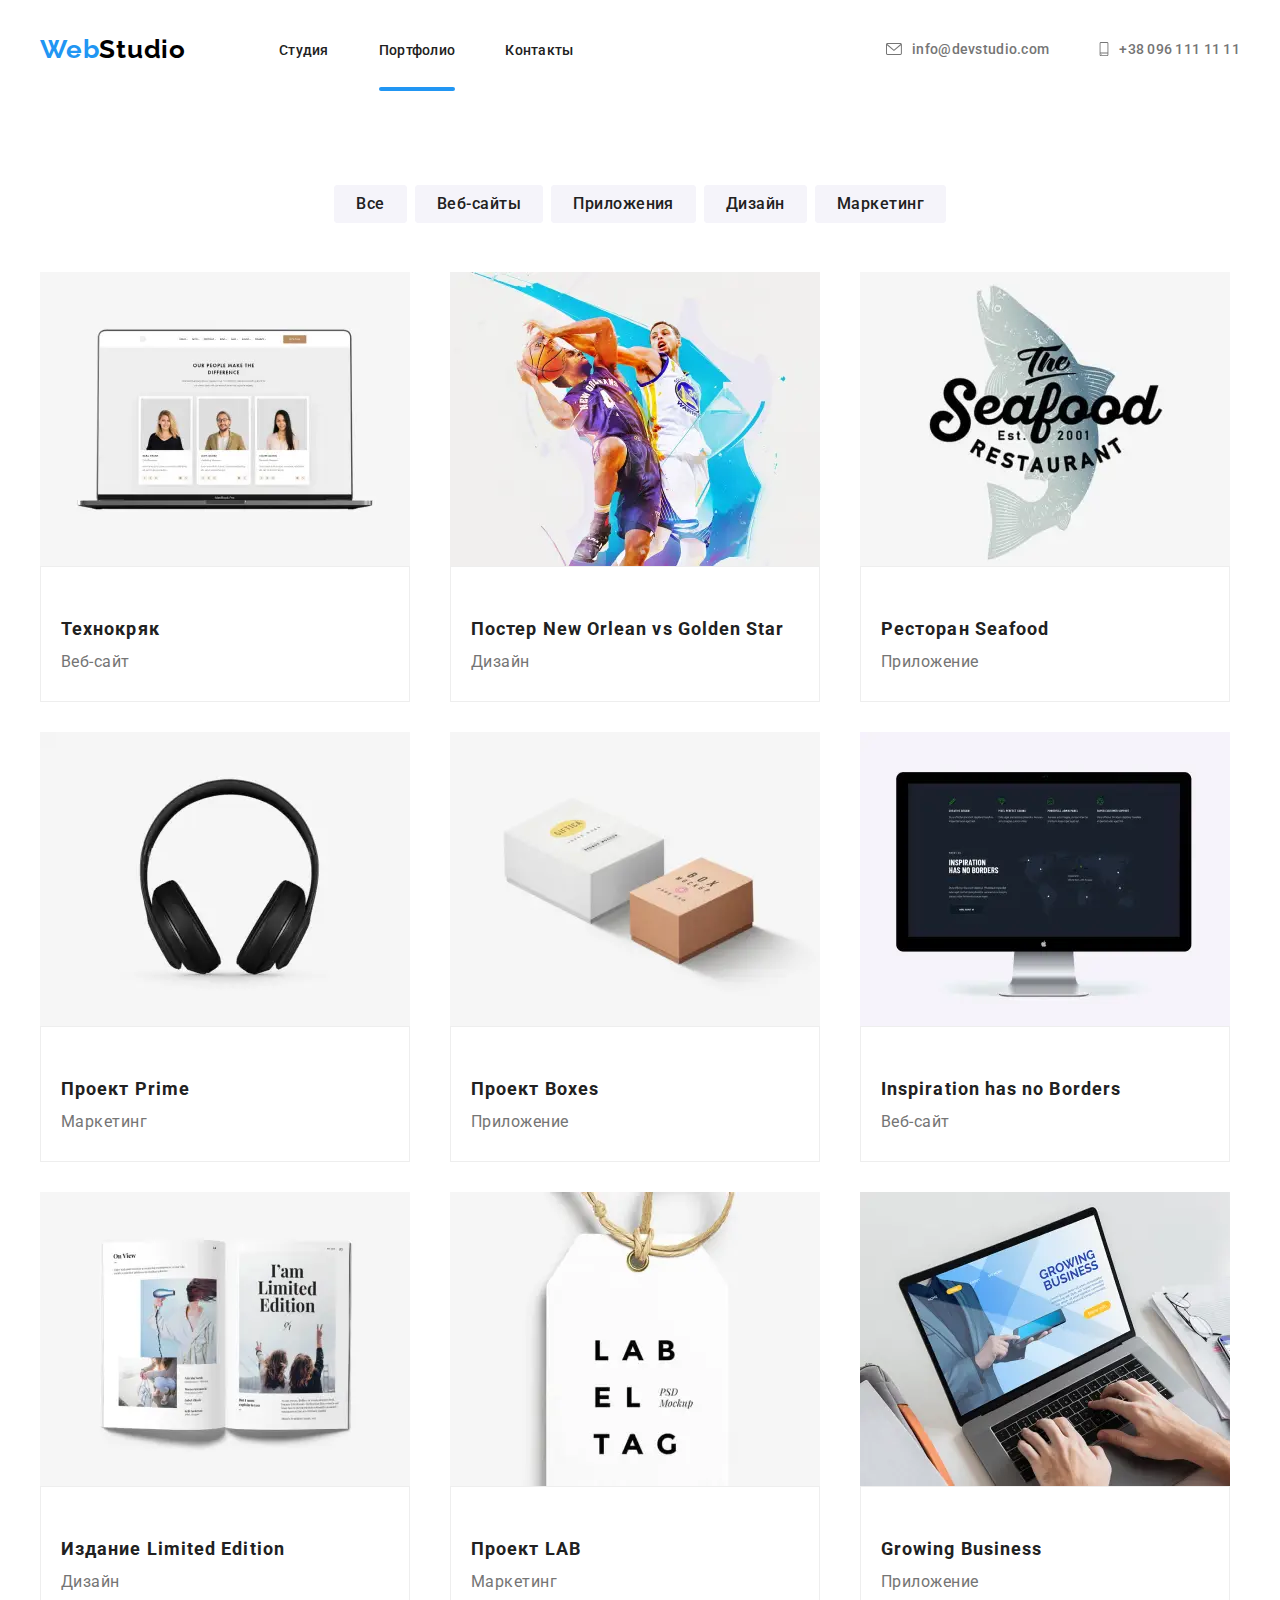
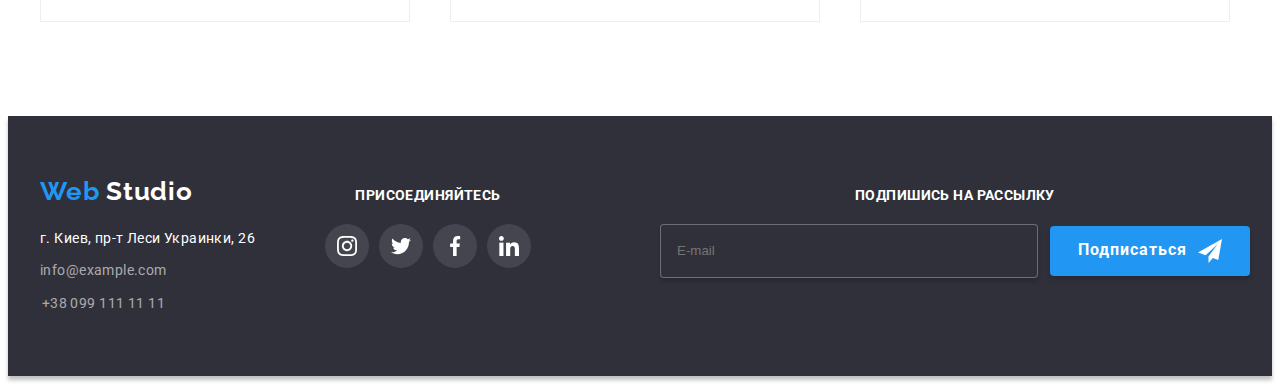
==== commit 344fe02a: "Завершение ДЗ-8" ====
--- a/portfolio.html
+++ b/portfolio.html
@@ -70,20 +70,15 @@
       <div class="mobile-menu" data-menu>
         <button type="button" class="mobile-menu__close" data-menu-close>
           <svg class="mobile-menu__icon">
-            <use href="./images/sprite-x.svg#icon-close"></use>
+            <use href="./images/sprite-x.svg#icon-close_40px"></use>
           </svg>
         </button>
         <ul class="mobile-menu__list list">
           <li class="mobile-menu__item">
-            <a href="" class="mobile-menu__link link" href="./index.html"
-              >Студия</a
-            >
+            <a href="./index.html" class="mobile-menu__link link">Студия</a>
           </li>
           <li class="mobile-menu__item">
-            <a
-              href=""
-              class="mobile-menu__link linner link"
-              href="./portfolio.html"
+            <a href="./portfolio.html" class="mobile-menu__link linner link"
               >Портфолио</a
             >
           </li>
--- a/css/portfolio.min.css
+++ b/css/portfolio.min.css
@@ -1,2 +1,2 @@
-:root{--main-font: Roboto, sans-serif;--secondari-font: Raleway, sans-serif;--accent-color: #2196f3;--accent-text-color: #212121;--accent-too-color: #757575;--color-white: #ffffff;--background-footer: #2f303a;--card-set-gap: 30px;--functcii--transition: 250ms cubic-bezier(0.4, 0, 0.2, 1)}.visually-hidden{position:absolute;width:1px;height:1px;margin:-1px;border:0;padding:0;white-space:nowrap;clip-path:inset(100%);clip:rect(0 0 0 0);overflow:hidden}body{font-family:var(--main-font)}.link{text-decoration:none}.list{list-style:none}.address{font-style:normal}button{font-family:inherit}h1,h2,h3,h4,h5,h6,p{margin:0}ul,ol{margin:0;padding:0}img{display:block;max-width:100%}.container{padding-left:15px;padding-right:15px}.header .container{display:flex;justify-content:space-between;align-items:center}@media screen and (min-width: 480px){.container{width:480px;margin:0 auto}}@media screen and (min-width: 768px){.container{width:768px}}@media screen and (min-width: 1200px){.container{width:1200px}}.logo{font-size:24px;line-height:1.16;letter-spacing:.03em;font-family:var(--secondari-font);font-weight:700;font-style:normal;display:block}.logo_theme_light{color:#000000;padding-top:16px;padding-bottom:16px}.logo_theme_dark{color:var(--color-white);display:block}.logo__logo-web{color:var(--accent-color)}.components-title{font-size:36px;line-height:1.16;letter-spacing:.03em;font-weight:700;text-align:center;color:var(--accent-text-color);margin-bottom:50px}.linner{color:var(--accent-color)}.address-item__city{font-size:14px;line-height:1.71;letter-spacing:.03em;color:var(--color-white);margin-bottom:9px}.contact-list-dark__info:not(:last-child){margin-bottom:9px}.contact-list-dark__mail-tel{font-size:14px;line-height:1.71;letter-spacing:.03em;color:rgba(255,255,255,0.6);background:var(--background-footer)}.address-item{font-style:normal}.address-item:not(:last-child){margin-bottom:9px}.social-list__icon{width:20px;height:20px;fill:currentColor;transition:--functcii--transition}.social-list__link:hover .social-list__icon,.social-list__link:focus .social-list__icon{color:var(--color-white)}.social-list{display:flex;align-items:center;justify-content:space-between}.social-list_theme-dark{display:flex;align-items:center;justify-content:space-between;margin-top:20px;width:206px;height:44px}.social-list__link{display:flex;align-items:center;justify-content:center;width:44px;height:44px;border-radius:50%;color:#afb1b8;transition:--functcii--transition}.social-list__link:hover,.social-list__link:focus{background-color:var(--accent-color);color:var(--accent-color)}.social-dark__link{display:flex;align-items:center;justify-content:center;width:44px;height:44px;border-radius:50%;color:var(--color-white);background-color:rgba(255,255,255,0.1);transition:--functcii--transition}.social-dark__link:hover,.social-dark__link:focus{background-color:var(--accent-color);color:var(--color-white)}@media screen and (max-width: 767px){.header__container{display:flex;align-items:center;margin:0 auto}.contact-list{display:none}.menu-list{display:none}.burger-btn{display:flex;align-items:center;justify-content:center;background-color:transparent;border:none;padding:0;cursor:pointer;transition:250ms cubic-bezier(0.4, 0, 0.2, 1)}.burger-btn:hover{fill:var(--accent-color);outline:none}.burger__icon{display:flex;align-items:center;justify-content:center;width:40px;height:40px}.mobile-menu__close{position:absolute;top:10px;right:15px;background-color:transparent;border:none;padding:0;cursor:pointer;transition:250ms cubic-bezier(0.4, 0, 0.2, 1)}.mobile-menu__close:hover{fill:var(--accent-color);outline:none}.mobile-menu__icon{width:40px;height:40px}.mobile-menu{display:flex;flex-direction:column;justify-content:space-between;position:fixed;top:0;left:50%;width:100vw;max-width:480px;height:100vh;padding:48px 40px;background-color:var(--color-white);transform:translateY(-100%) translateX(-50%);transition:transform 250ms cubic-bezier(0.4, 0, 0.2, 1);opacity:0;visibility:hidden;pointer-events:none}.is-open{transform:translateY(0) translateX(-50%)}.mobile-menu.is-open{opacity:1;visibility:visible;pointer-events:auto;z-index:3}.mobile-menu__link{font-size:40px;line-height:1.17;letter-spacing:.02em;font-weight:500;color:var(--accent-text-color)}.mobile-menu__item:not(:last-child){margin-bottom:32px}.mobile-menu__tel{font-size:40px;line-height:1.17;letter-spacing:.02em;font-weight:500;color:#2196f3}.mobile-menu__email{font-size:24px;line-height:1.16;letter-spacing:.02em;font-weight:500;color:var(--accent-too-color)}.mobile-menu__social-link{font-size:18px;line-height:1.22;letter-spacing:.02em;font-weight:500;color:#2196f3}.mobile-menu__social-list{display:flex;align-items:center;justify-content:space-between;padding-bottom:48px}.mobile-menu__contact-item:not(:last-child){margin-bottom:32px}.mobile-menu__contact-list{margin-top:302px;margin-bottom:64px}.mobile-menu__social-item:not(:last-child){border-right:1px solid rgba(33,33,33,0.2);padding-right:10px}.linner{color:var(--accent-color)}}@media screen and (min-width: 768px){.burger-btn{display:none}.mobile-menu{display:none}.contact-list{align-items:center;justify-content:center}.contact-list__link{display:flex;align-items:center;justify-content:center;font-size:12px;line-height:1.16;letter-spacing:.02em;font-weight:500;color:var(--accent-too-color);transition:var(--functcii--transition)}.contact-list__link:hover,.contact-list__link:focus{color:var(--accent-color);transition:var(--functcii--transition)}.contact-list__item_tel{padding-right:15px;margin-top:10px}.contact-list__icon-mail{width:14px;height:10px;justify-content:center;align-items:center;margin-right:10px;fill:currentColor}.contact-list__icon-tel{width:10px;height:14px;justify-content:center;align-items:center;margin-right:10px;fill:currentColor}.logo{font-size:24px;line-height:1.16;letter-spacing:.03em;font-family:var(--secondari-font);font-weight:700;font-style:normal}.logo_theme_light{color:#000000;padding-top:26px;padding-bottom:26px}.logo_theme_dark{color:var(--color-white);display:block}}@media screen and (min-width: 1200px){.contact-list__item_tel{padding:0;margin:0}.contact-list{display:flex;margin-left:auto;align-items:center}.contact-list__link{display:flex;align-items:center;justify-content:center;font-size:14px;line-height:1.1;letter-spacing:.02em;font-weight:500;color:var(--accent-too-color);transition:var(--functcii--transition)}.contact-list__link:hover,.contact-list__link:focus{color:var(--accent-color);transition:var(--functcii--transition)}.contact-list__item{display:block;margin-right:50px}.contact-list__icon-tel{width:10px;height:14px}.contact-list__icon-mail{width:16px;height:12px}}.menu-list{display:none}@media screen and (min-width: 768px){.menu-list{display:block}.menu-list{display:flex;align-items:center;justify-content:center;margin-left:auto}.menu-list__link{font-size:14px;line-height:1.14;letter-spacing:.02em;font-weight:500;color:var(--accent-text-color);position:relative;transition:var(--functcii--transition)}.menu-list__link:hover,.menu-list__link:focus{background-color:var(--color-white);color:var(--accent-color);transition:var(--functcii--transition)}.menu-list__item:not(:last-child){margin-right:50px}.linner::after{content:"";position:absolute;left:0;bottom:0;display:block;width:100%;height:4px;background-color:var(--accent-color);margin-bottom:-33px;border-radius:2px}}@media screen and (max-width: 767px){.filters{padding-bottom:60px;padding-top:60px}.filters-list__item:nth-child(n+4){margin-bottom:0}}.filters-list__btn{font-size:16px;line-height:1.62;letter-spacing:.03em;padding:6px 22px;display:inline-block;min-width:73px;font-weight:500;text-align:center;color:var(--accent-text-color);background-color:#f5f4fa;cursor:pointer;border:0px;border-radius:4px;transition:var(--functcii--transition)}.filters-list__btn:hover,.filters-list__btn:focus{background-color:var(--accent-color);color:var(--color-white);box-shadow:0px 3px 1px rgba(0,0,0,0.1),0px 1px 2px rgba(0,0,0,0.08),0px 2px 2px rgba(0,0,0,0.12);transition:color 250ms cubic-bezier(0.4, 0, 0.2, 1),background-color 250ms cubic-bezier(0.4, 0, 0.2, 1),box-shadow 250ms cubic-bezier(0.4, 0, 0.2, 1)}.filters-list{display:flex;flex-wrap:wrap;margin-bottom:25px}.filters-list__item{cursor:pointer;background:#f5f4fa;border-radius:4px;margin-bottom:15px}.filters-list__item:not(:last-child){margin-right:8px}@media screen and (min-width: 768px){.filters{padding-top:60px;padding-bottom:60px}.filters-list{margin-bottom:30px;justify-content:center}}@media screen and (min-width: 1200px){.filters{padding-bottom:94px;padding-top:94px}.filters-list{display:flex;align-items:center;justify-content:center;margin-bottom:34px}}.cards-list{display:flex;flex-wrap:wrap;margin-left:-30px;margin-top:-30px}.cards-list__item{transition:transform 250ms cubic-bezier(0.4, 0, 0.2, 1),background-color 250ms cubic-bezier(0.4, 0, 0.2, 1),box-shadow 500ms cubic-bezier(0.4, 0, 0.2, 1)}.cards-list__item:hover,.cards-list__item:focus{box-shadow:0px 1px 1px rgba(0,0,0,0.12),0px 4px 4px rgba(0,0,0,0.06),1px 4px 6px rgba(0,0,0,0.16)}.cards-list>.cards-list__item{flex-basis:calc(100% - var(--card-set-gap));margin-left:var(--card-set-gap);margin-top:var(--card-set-gap)}.cards-list__tumb{position:relative;max-width:100%;overflow:hidden}.cards-list__hover{position:absolute;top:0;left:0;height:100%;padding:63px 24px;background:rgba(33,150,243,0.9);transform:translateY(100%);transition:transform 250ms cubic-bezier(0.4, 0, 0.2, 1)}.cards-list__link:hover .cards-list__hover,.cards-list__link:focus .cards-list__hover{transform:translateY(0%);box-shadow:0px 1px 1px rgba(0,0,0,0.12),0px 4px 4px rgba(0,0,0,0.06),1px 4px 6px rgba(0,0,0,0.16);transition:transform 250ms cubic-bezier(0.4, 0, 0.2, 1),background-color 250ms cubic-bezier(0.4, 0, 0.2, 1),box-shadow 250ms cubic-bezier(0.4, 0, 0.2, 1)}.cards-list__link:hover,.cards-list__link:focus{transition:transform 250ms cubic-bezier(0.4, 0, 0.2, 1),background-color 250ms cubic-bezier(0.4, 0, 0.2, 1),box-shadow 250ms cubic-bezier(0.4, 0, 0.2, 1)}.cards-list__text{font-size:18px;line-height:1.5;letter-spacing:.03em;color:var(--color-white)}.cards-content__title{font-size:18px;line-height:2;letter-spacing:.06em;font-weight:700;color:var(--accent-text-color);margin-top:20px}.cards-content__text{font-size:16px;line-height:1.87;letter-spacing:.03em;color:var(--accent-too-color)}.cards-content{padding:24px 20px;border:1px solid #eeeeee;transition:transform 250ms cubic-bezier(0.4, 0, 0.2, 1),box-shadow 250ms cubic-bezier(0.4, 0, 0.2, 1)}@media screen and (min-width: 768px){.cards-list>.cards-list__item{flex-basis:calc(100% / 2 - var(--card-set-gap))}}@media screen and (min-width: 1200px){.cards-list>.cards-list__item{flex-basis:calc(100% / 3 - var(--card-set-gap))}}.footer{background:var(--background-footer);box-shadow:0px 4px 4px rgba(0,0,0,0.25);padding-top:60px;padding-bottom:60px}.footer-box{display:flex;flex-direction:column;align-items:center}.footer-box-social{justify-content:center;align-items:center;margin-top:60px}.footer-box-social__title{font-size:14px;line-height:1.14;letter-spacing:.03em;font-weight:700;text-align:center;text-transform:uppercase;color:var(--color-white);margin-bottom:20px}.footer-form__input{display:block;width:100%}.footer-form__container{display:flex;flex-direction:column;margin-left:0;margin-top:60px;align-items:center}.footer-form__text{font-size:14px;line-height:1.14;letter-spacing:.03em;display:block;text-align:center;text-transform:uppercase;color:var(--color-white);margin-bottom:20px}.footer-button__text{font-size:16px;line-height:1.88;letter-spacing:.06em;font-weight:700;display:flex;align-items:center;text-align:center;color:var(--color-white)}.footer-form__email-input{height:50px;min-width:358px;padding-left:16px;border:1px solid rgba(255,255,255,0.3);box-shadow:0px 4px 4px rgba(0,0,0,0.15);border-radius:4px;background:var(--background-footer);color:var(--color-white)}.footer-form__email-input:focus{border-color:var(--accent-color);outline:none}.footer-form__button{display:flex;align-items:center;justify-content:space-between;min-width:200px;height:50px;padding:10px 28px;background:var(--accent-color);box-shadow:0px 4px 4px rgba(0,0,0,0.15);border-radius:4px;cursor:pointer;border:0;margin:0 auto;margin-top:20px}.footer-button__icon{width:24px;height:24px}.social-list_theme-dark{display:flex;align-items:center;justify-content:space-between;margin-top:20px;width:206px;height:44px;margin:0 auto}.logo{font-size:26px;line-height:1.19;letter-spacing:.03em;font-family:var(--secondari-font);font-weight:700;font-style:normal}.logo_theme_dark{color:var(--color-white);margin:0 auto;text-align:center}.address-item{margin:0 auto;margin-top:20px}.contact-list-dark{display:flex;align-items:center;justify-content:center;flex-direction:column}.main-footer-box{flex-direction:column;justify-content:center;align-items:center}@media screen and (min-width: 768px){.main-footer-box{display:flex;flex-direction:row;flex-wrap:wrap;align-items:baseline}.footer-box-social{margin:0 auto;margin-top:5px;margin-left:165px}.footer-box{margin-left:60px}}@media screen and (min-width: 1200px){.main-footer-box{display:flex;align-items:baseline}.footer-box{display:flex;flex-direction:column;margin-left:0;align-items:flex-start}.footer-box-social{display:flex;flex-direction:column;width:206px;margin-left:70px}.footer-form__container{display:flex;flex-direction:column;width:570px;margin-top:12px;margin-bottom:12px;margin-left:auto}.footer-form__button{display:flex;align-items:center;justify-content:space-between;min-width:200px;height:50px;padding:10px 28px;background:var(--accent-color);box-shadow:0px 4px 4px rgba(0,0,0,0.15);border-radius:4px;cursor:pointer;border:0;margin:0 auto;margin-left:12px}.footer-form__input{display:flex;align-items:center;justify-content:center}.logo{font-size:26px;line-height:1.19;letter-spacing:.03em;font-family:var(--secondari-font);font-weight:700;font-style:normal}.logo_theme_light{color:#000000;margin-right:93px}.logo_theme_dark{color:var(--color-white);display:block;margin-bottom:20px;text-align:left}.address-item{display:flex;flex-direction:column;justify-content:center;align-items:flex-start}.social-dark__link:hover,.social-dark__link:focus{background-color:var(--accent-color);color:var(--color-white)}.social-list__link:hover .social-list__icon,.social-list__link:focus .social-list__icon{color:var(--color-white)}}
+:root{--main-font: Roboto, sans-serif;--secondari-font: Raleway, sans-serif;--accent-color: #2196f3;--accent-text-color: #212121;--accent-too-color: #757575;--color-white: #ffffff;--background-footer: #2f303a;--card-set-gap: 30px;--functcii--transition: 250ms cubic-bezier(0.4, 0, 0.2, 1)}.visually-hidden{position:absolute;width:1px;height:1px;margin:-1px;border:0;padding:0;white-space:nowrap;clip-path:inset(100%);clip:rect(0 0 0 0);overflow:hidden}body{font-family:var(--main-font)}.link{text-decoration:none}.list{list-style:none}.address{font-style:normal}button{font-family:inherit}h1,h2,h3,h4,h5,h6,p{margin:0}ul,ol{margin:0;padding:0}img{display:block;max-width:100%}.container{padding-left:15px;padding-right:15px}.header .container{display:flex;justify-content:space-between;align-items:center}@media screen and (min-width: 480px){.container{width:480px;margin:0 auto}}@media screen and (min-width: 768px){.container{width:768px}}@media screen and (min-width: 1200px){.container{width:1200px}}.logo{font-size:24px;line-height:1.16;letter-spacing:.03em;font-family:var(--secondari-font);font-weight:700;font-style:normal;display:block}.logo_theme_light{color:#000000;padding-top:16px;padding-bottom:16px}.logo_theme_dark{color:var(--color-white);display:block}.logo__logo-web{color:var(--accent-color)}.components-title{font-size:36px;line-height:1.16;letter-spacing:.03em;font-weight:700;text-align:center;color:var(--accent-text-color);margin-bottom:50px}.linner{color:var(--accent-color)}.address-item__city{font-size:14px;line-height:1.71;letter-spacing:.03em;color:var(--color-white);margin-bottom:9px}.contact-list-dark__info:not(:last-child){margin-bottom:9px}.contact-list-dark__mail-tel{font-size:14px;line-height:1.71;letter-spacing:.03em;color:rgba(255,255,255,0.6);background:var(--background-footer)}.address-item{font-style:normal}.address-item:not(:last-child){margin-bottom:9px}.social-list__icon{width:20px;height:20px;fill:currentColor;transition:--functcii--transition}.social-list__link:hover .social-list__icon,.social-list__link:focus .social-list__icon{color:var(--color-white)}.social-list{display:flex;align-items:center;justify-content:space-between}.social-list_theme-dark{display:flex;align-items:center;justify-content:space-between;margin-top:20px;width:206px;height:44px}.social-list__link{display:flex;align-items:center;justify-content:center;width:44px;height:44px;border-radius:50%;color:#afb1b8;transition:--functcii--transition}.social-list__link:hover,.social-list__link:focus{background-color:var(--accent-color);color:var(--accent-color)}.social-dark__link{display:flex;align-items:center;justify-content:center;width:44px;height:44px;border-radius:50%;color:var(--color-white);background-color:rgba(255,255,255,0.1);transition:--functcii--transition}.social-dark__link:hover,.social-dark__link:focus{background-color:var(--accent-color);color:var(--color-white)}@media screen and (max-width: 767px){.header__container{display:flex;align-items:center;margin:0 auto}.contact-list{display:none}.menu-list{display:none}.burger-btn{display:flex;align-items:center;justify-content:center;background-color:transparent;border:none;padding:0;cursor:pointer;transition:250ms cubic-bezier(0.4, 0, 0.2, 1)}.burger-btn:hover{fill:var(--accent-color);outline:none}.burger__icon{display:flex;align-items:center;justify-content:center;width:40px;height:40px}.mobile-menu__close{position:absolute;top:10px;right:15px;background-color:transparent;border:none;padding:0;cursor:pointer;transition:250ms cubic-bezier(0.4, 0, 0.2, 1)}.mobile-menu__close:hover{fill:var(--accent-color);outline:none}.mobile-menu__icon{width:40px;height:40px}.mobile-menu{display:flex;flex-direction:column;justify-content:space-between;position:fixed;top:0;left:50%;width:100vw;max-width:480px;height:100vh;padding:48px 40px;background-color:var(--color-white);transform:translateY(-100%) translateX(-50%);transition:transform 250ms cubic-bezier(0.4, 0, 0.2, 1);opacity:0;visibility:hidden;pointer-events:none}.is-open{transform:translateY(0) translateX(-50%)}.mobile-menu.is-open{opacity:1;visibility:visible;pointer-events:auto;z-index:3}.mobile-menu__link{font-size:40px;line-height:1.17;letter-spacing:.02em;font-weight:500;color:var(--accent-text-color)}.mobile-menu__item:not(:last-child){margin-bottom:32px}.mobile-menu__tel{font-size:40px;line-height:1.17;letter-spacing:.02em;font-weight:500;color:#2196f3}.mobile-menu__email{font-size:24px;line-height:1.16;letter-spacing:.02em;font-weight:500;color:var(--accent-too-color)}.mobile-menu__social-link{font-size:18px;line-height:1.22;letter-spacing:.02em;font-weight:500;color:#2196f3}.mobile-menu__social-list{display:flex;align-items:center;justify-content:space-between;padding-bottom:48px}.mobile-menu__contact-item:not(:last-child){margin-bottom:32px}.mobile-menu__contact-list{margin-top:302px;margin-bottom:64px}.mobile-menu__social-item:not(:last-child){border-right:1px solid rgba(33,33,33,0.2);padding-right:10px}.linner{color:var(--accent-color)}}@media screen and (min-width: 768px){.burger-btn{display:none}.mobile-menu{display:none}.contact-list{align-items:center;justify-content:center}.contact-list__link{display:flex;align-items:center;justify-content:center;font-size:12px;line-height:1.16;letter-spacing:.02em;font-weight:500;color:var(--accent-too-color);transition:var(--functcii--transition)}.contact-list__link:hover,.contact-list__link:focus{color:var(--accent-color);transition:var(--functcii--transition)}.contact-list__item_tel{padding-right:15px;margin-top:10px}.contact-list__icon-mail{width:14px;height:10px;justify-content:center;align-items:center;margin-right:10px;fill:currentColor}.contact-list__icon-tel{width:10px;height:14px;justify-content:center;align-items:center;margin-right:10px;fill:currentColor}.logo{font-size:24px;line-height:1.16;letter-spacing:.03em;font-family:var(--secondari-font);font-weight:700;font-style:normal}.logo_theme_light{color:#000000;padding-top:26px;padding-bottom:26px}.logo_theme_dark{color:var(--color-white);display:block}}@media screen and (min-width: 1200px){.contact-list__item_tel{padding:0;margin:0}.contact-list{display:flex;margin-left:auto;align-items:center}.contact-list__link{display:flex;align-items:center;justify-content:center;font-size:14px;line-height:1.1;letter-spacing:.02em;font-weight:500;color:var(--accent-too-color);transition:var(--functcii--transition)}.contact-list__link:hover,.contact-list__link:focus{color:var(--accent-color);transition:var(--functcii--transition)}.contact-list__item{display:block;margin-right:50px}.contact-list__icon-tel{width:10px;height:14px}.contact-list__icon-mail{width:16px;height:12px}}.menu-list{display:none}@media screen and (min-width: 768px){.menu-list{display:block}.menu-list{display:flex;align-items:center;justify-content:center;margin-left:auto}.menu-list__link{font-size:14px;line-height:1.14;letter-spacing:.02em;font-weight:500;color:var(--accent-text-color);position:relative;transition:var(--functcii--transition)}.menu-list__link:hover,.menu-list__link:focus{background-color:var(--color-white);color:var(--accent-color);transition:var(--functcii--transition)}.menu-list__item:not(:last-child){margin-right:50px}.linner::after{content:"";position:absolute;left:0;bottom:0;display:block;width:100%;height:4px;background-color:var(--accent-color);margin-bottom:-33px;border-radius:2px}}@media screen and (max-width: 767px){.filters{padding-bottom:60px;padding-top:60px}.filters-list__item:nth-child(n+4){margin-bottom:0}}.filters-list__btn{font-size:16px;line-height:1.62;letter-spacing:.03em;padding:6px 22px;display:inline-block;min-width:73px;font-weight:500;text-align:center;color:var(--accent-text-color);background-color:#f5f4fa;cursor:pointer;border:0px;border-radius:4px;transition:var(--functcii--transition)}.filters-list__btn:hover,.filters-list__btn:focus{background-color:var(--accent-color);color:var(--color-white);box-shadow:0px 3px 1px rgba(0,0,0,0.1),0px 1px 2px rgba(0,0,0,0.08),0px 2px 2px rgba(0,0,0,0.12);transition:color 250ms cubic-bezier(0.4, 0, 0.2, 1),background-color 250ms cubic-bezier(0.4, 0, 0.2, 1),box-shadow 250ms cubic-bezier(0.4, 0, 0.2, 1)}.filters-list{display:flex;flex-wrap:wrap;margin-bottom:25px}.filters-list__item{cursor:pointer;background:#f5f4fa;border-radius:4px;margin-bottom:15px}.filters-list__item:not(:last-child){margin-right:8px}@media screen and (min-width: 768px){.filters{padding-top:60px;padding-bottom:60px}.filters-list{margin-bottom:30px;justify-content:center}}@media screen and (min-width: 1200px){.filters{padding-bottom:94px;padding-top:94px}.filters-list{display:flex;align-items:center;justify-content:center;margin-bottom:34px}}.cards-list{display:flex;flex-wrap:wrap;margin-left:-30px;margin-top:-30px}.cards-list__item{transition:transform 250ms cubic-bezier(0.4, 0, 0.2, 1),background-color 250ms cubic-bezier(0.4, 0, 0.2, 1),box-shadow 500ms cubic-bezier(0.4, 0, 0.2, 1)}.cards-list__item:hover,.cards-list__item:focus{box-shadow:0px 1px 1px rgba(0,0,0,0.12),0px 4px 4px rgba(0,0,0,0.06),1px 4px 6px rgba(0,0,0,0.16)}.cards-list>.cards-list__item{flex-basis:calc(100% - var(--card-set-gap));margin-left:var(--card-set-gap);margin-top:var(--card-set-gap)}.cards-list__tumb{position:relative;max-width:100%;overflow:hidden}.cards-list__hover{position:absolute;top:0;left:0;height:100%;padding:63px 24px;background:rgba(33,150,243,0.9);transform:translateY(100%);transition:transform 250ms cubic-bezier(0.4, 0, 0.2, 1)}.cards-list__link:hover .cards-list__hover,.cards-list__link:focus .cards-list__hover{transform:translateY(0%);box-shadow:0px 1px 1px rgba(0,0,0,0.12),0px 4px 4px rgba(0,0,0,0.06),1px 4px 6px rgba(0,0,0,0.16);transition:transform 250ms cubic-bezier(0.4, 0, 0.2, 1),background-color 250ms cubic-bezier(0.4, 0, 0.2, 1),box-shadow 250ms cubic-bezier(0.4, 0, 0.2, 1)}.cards-list__link:hover,.cards-list__link:focus{transition:transform 250ms cubic-bezier(0.4, 0, 0.2, 1),background-color 250ms cubic-bezier(0.4, 0, 0.2, 1),box-shadow 250ms cubic-bezier(0.4, 0, 0.2, 1)}.cards-list__text{font-size:18px;line-height:1.5;letter-spacing:.03em;color:var(--color-white)}.cards-content__title{font-size:18px;line-height:2;letter-spacing:.06em;font-weight:700;color:var(--accent-text-color);margin-top:20px}.cards-content__text{font-size:16px;line-height:1.87;letter-spacing:.03em;color:var(--accent-too-color)}.cards-content{padding:24px 20px;border:1px solid #eeeeee;transition:transform 250ms cubic-bezier(0.4, 0, 0.2, 1),box-shadow 250ms cubic-bezier(0.4, 0, 0.2, 1)}@media screen and (min-width: 768px){.cards-list__item{display:flex}.cards-list>.cards-list__item{flex-basis:calc(100% / 2 - var(--card-set-gap))}.cards-list__link{display:flex;flex-direction:column}.cards-content{flex-grow:1}}@media screen and (min-width: 1200px){.cards-list>.cards-list__item{flex-basis:calc(100% / 3 - var(--card-set-gap))}}.footer{background:var(--background-footer);box-shadow:0px 4px 4px rgba(0,0,0,0.25);padding-top:60px;padding-bottom:60px}.footer-box{display:flex;flex-direction:column;align-items:center}.footer-box-social{justify-content:center;align-items:center;margin-top:60px}.footer-box-social__title{font-size:14px;line-height:1.14;letter-spacing:.03em;font-weight:700;text-align:center;text-transform:uppercase;color:var(--color-white);margin-bottom:20px}.footer-form__input{display:block;width:100%}.footer-form__container{display:flex;flex-direction:column;margin-left:0;margin-top:60px;align-items:center}.footer-form__text{font-size:14px;line-height:1.14;letter-spacing:.03em;display:block;text-align:center;text-transform:uppercase;color:var(--color-white);margin-bottom:20px}.footer-button__text{font-size:16px;line-height:1.88;letter-spacing:.06em;font-weight:700;display:flex;align-items:center;text-align:center;color:var(--color-white)}.footer-form__email-input{height:50px;min-width:358px;padding-left:16px;border:1px solid rgba(255,255,255,0.3);box-shadow:0px 4px 4px rgba(0,0,0,0.15);border-radius:4px;background:var(--background-footer);color:var(--color-white)}.footer-form__email-input:focus{border-color:var(--accent-color);outline:none}.footer-form__button{display:flex;align-items:center;justify-content:space-between;min-width:200px;height:50px;padding:10px 28px;background:var(--accent-color);box-shadow:0px 4px 4px rgba(0,0,0,0.15);border-radius:4px;cursor:pointer;border:0;margin:0 auto;margin-top:20px}.footer-button__icon{width:24px;height:24px}.social-list_theme-dark{display:flex;align-items:center;justify-content:space-between;margin-top:20px;width:206px;height:44px;margin:0 auto}.logo{font-size:26px;line-height:1.19;letter-spacing:.03em;font-family:var(--secondari-font);font-weight:700;font-style:normal}.logo_theme_dark{color:var(--color-white);margin:0 auto;text-align:center}.address-item{margin:0 auto;margin-top:20px}.contact-list-dark{display:flex;align-items:center;justify-content:center;flex-direction:column}.main-footer-box{flex-direction:column;justify-content:center;align-items:center}@media screen and (min-width: 768px){.main-footer-box{display:flex;flex-direction:row;flex-wrap:wrap;align-items:baseline}.footer-box-social{margin:0 auto;margin-top:5px;margin-left:165px}.footer-box{margin-left:60px}}@media screen and (min-width: 1200px){.main-footer-box{display:flex;align-items:baseline}.footer-box{display:flex;flex-direction:column;margin-left:0;align-items:flex-start}.footer-box-social{display:flex;flex-direction:column;width:206px;margin-left:70px}.footer-form__container{display:flex;flex-direction:column;width:570px;margin-top:12px;margin-bottom:12px;margin-left:auto}.footer-form__button{display:flex;align-items:center;justify-content:space-between;min-width:200px;height:50px;padding:10px 28px;background:var(--accent-color);box-shadow:0px 4px 4px rgba(0,0,0,0.15);border-radius:4px;cursor:pointer;border:0;margin:0 auto;margin-left:12px}.footer-form__input{display:flex;align-items:center;justify-content:center}.logo{font-size:26px;line-height:1.19;letter-spacing:.03em;font-family:var(--secondari-font);font-weight:700;font-style:normal}.logo_theme_light{color:#000000;margin-right:93px}.logo_theme_dark{color:var(--color-white);display:block;margin-bottom:20px;text-align:left}.address-item{display:flex;flex-direction:column;justify-content:center;align-items:flex-start}.social-dark__link:hover,.social-dark__link:focus{background-color:var(--accent-color);color:var(--color-white)}.social-list__link:hover .social-list__icon,.social-list__link:focus .social-list__icon{color:var(--color-white)}}
 /*# sourceMappingURL=portfolio.min.css.map */